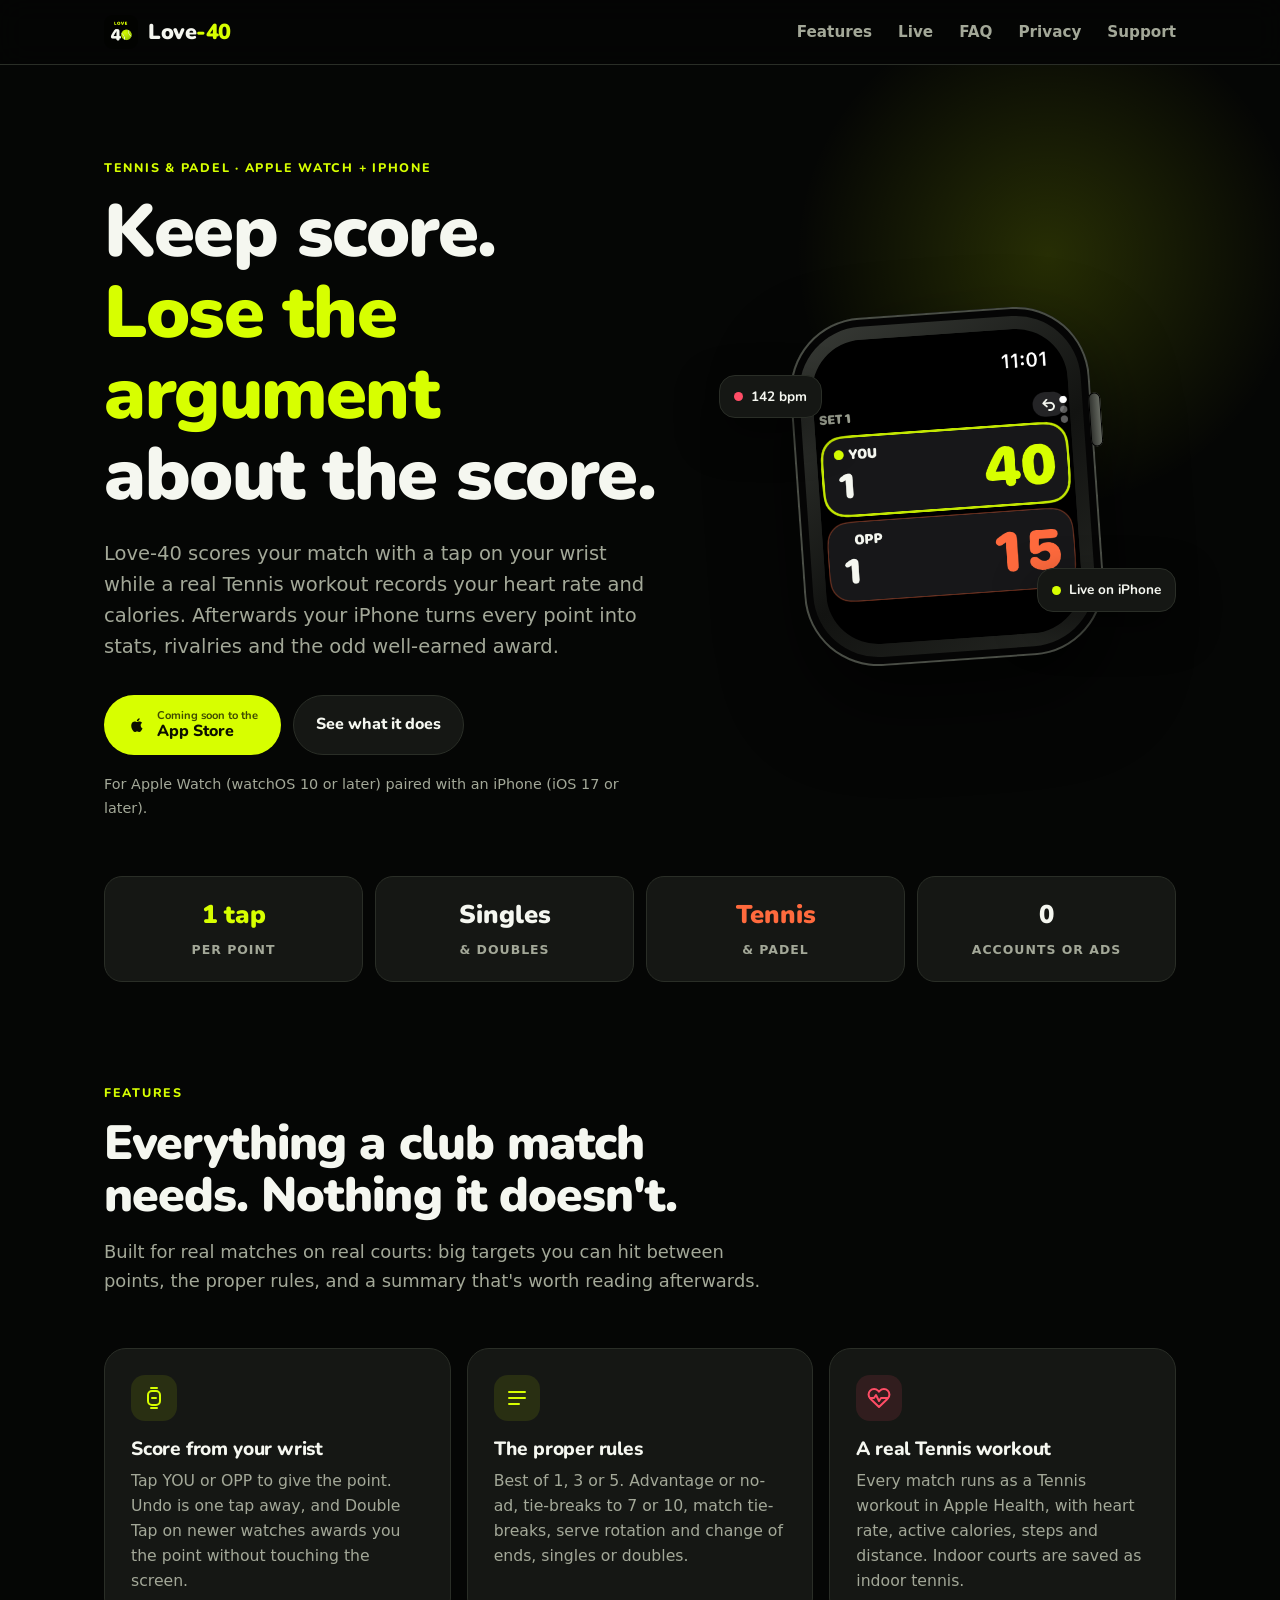
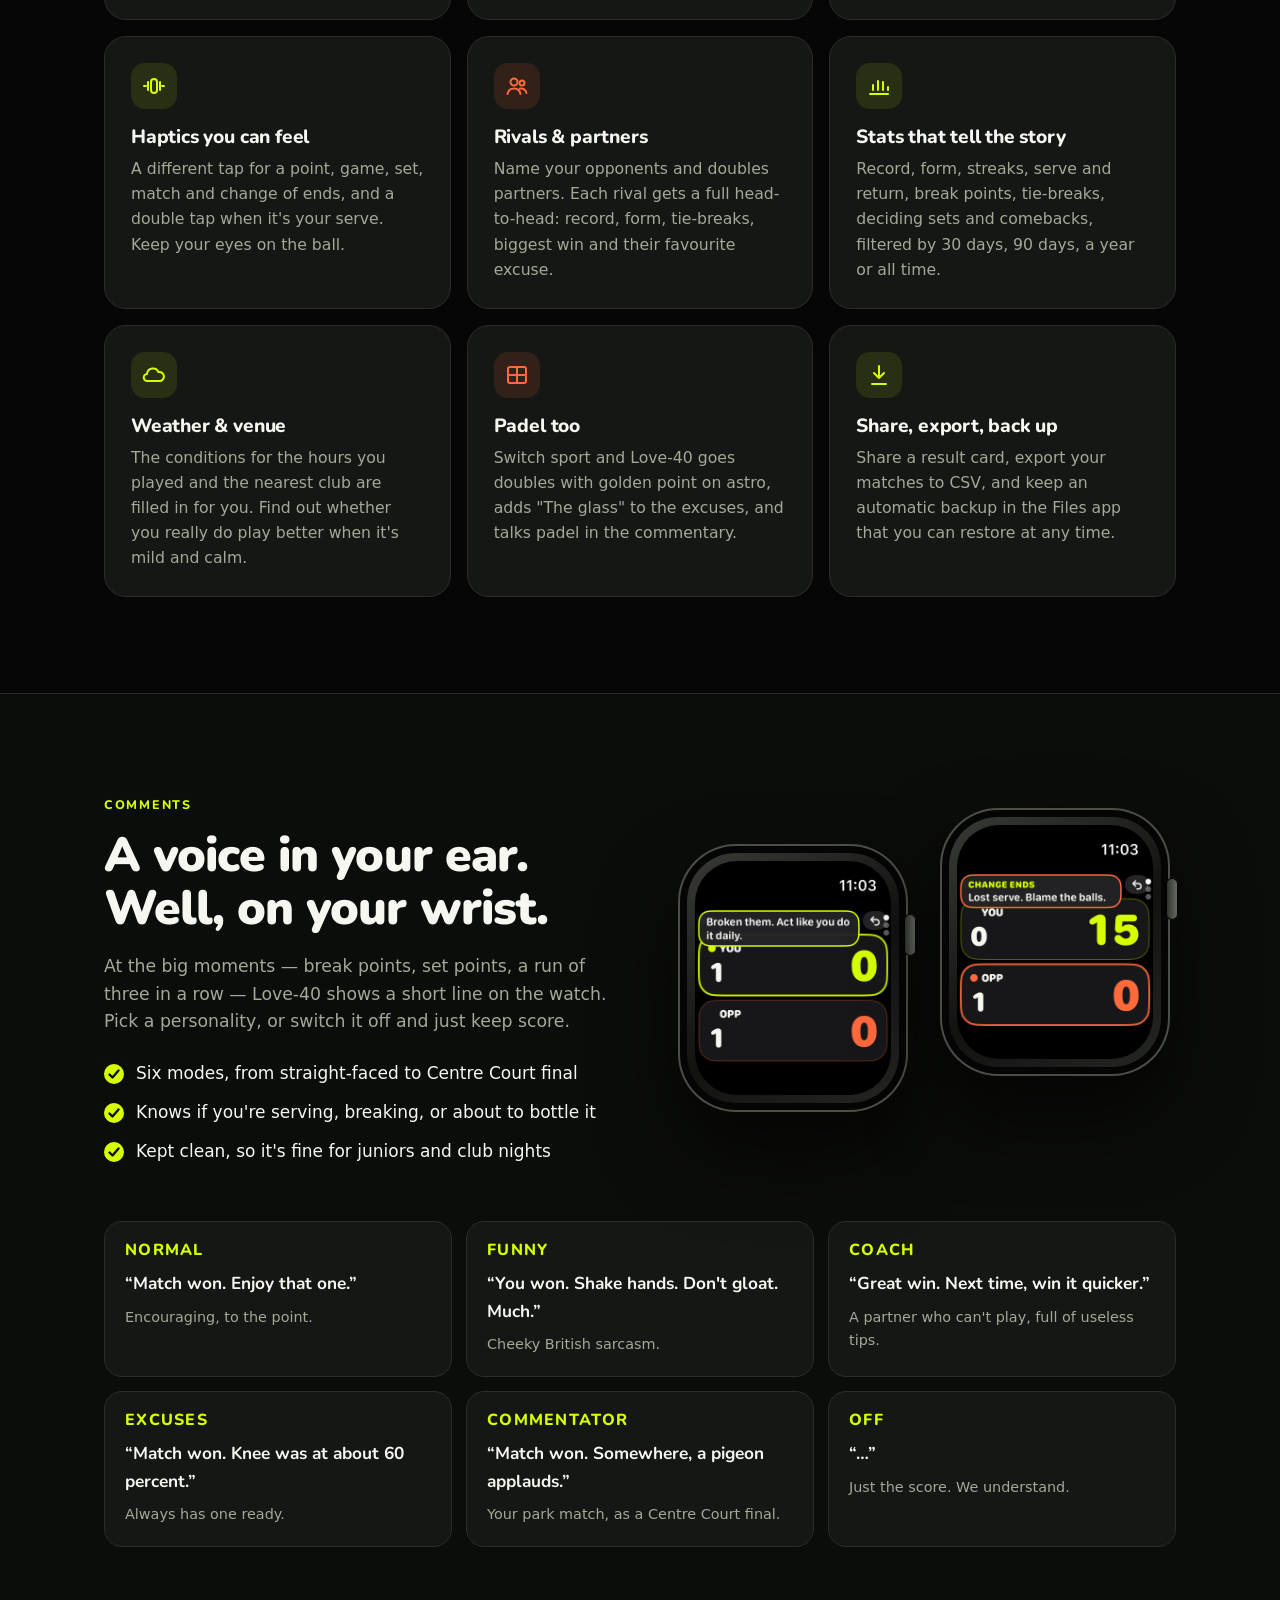
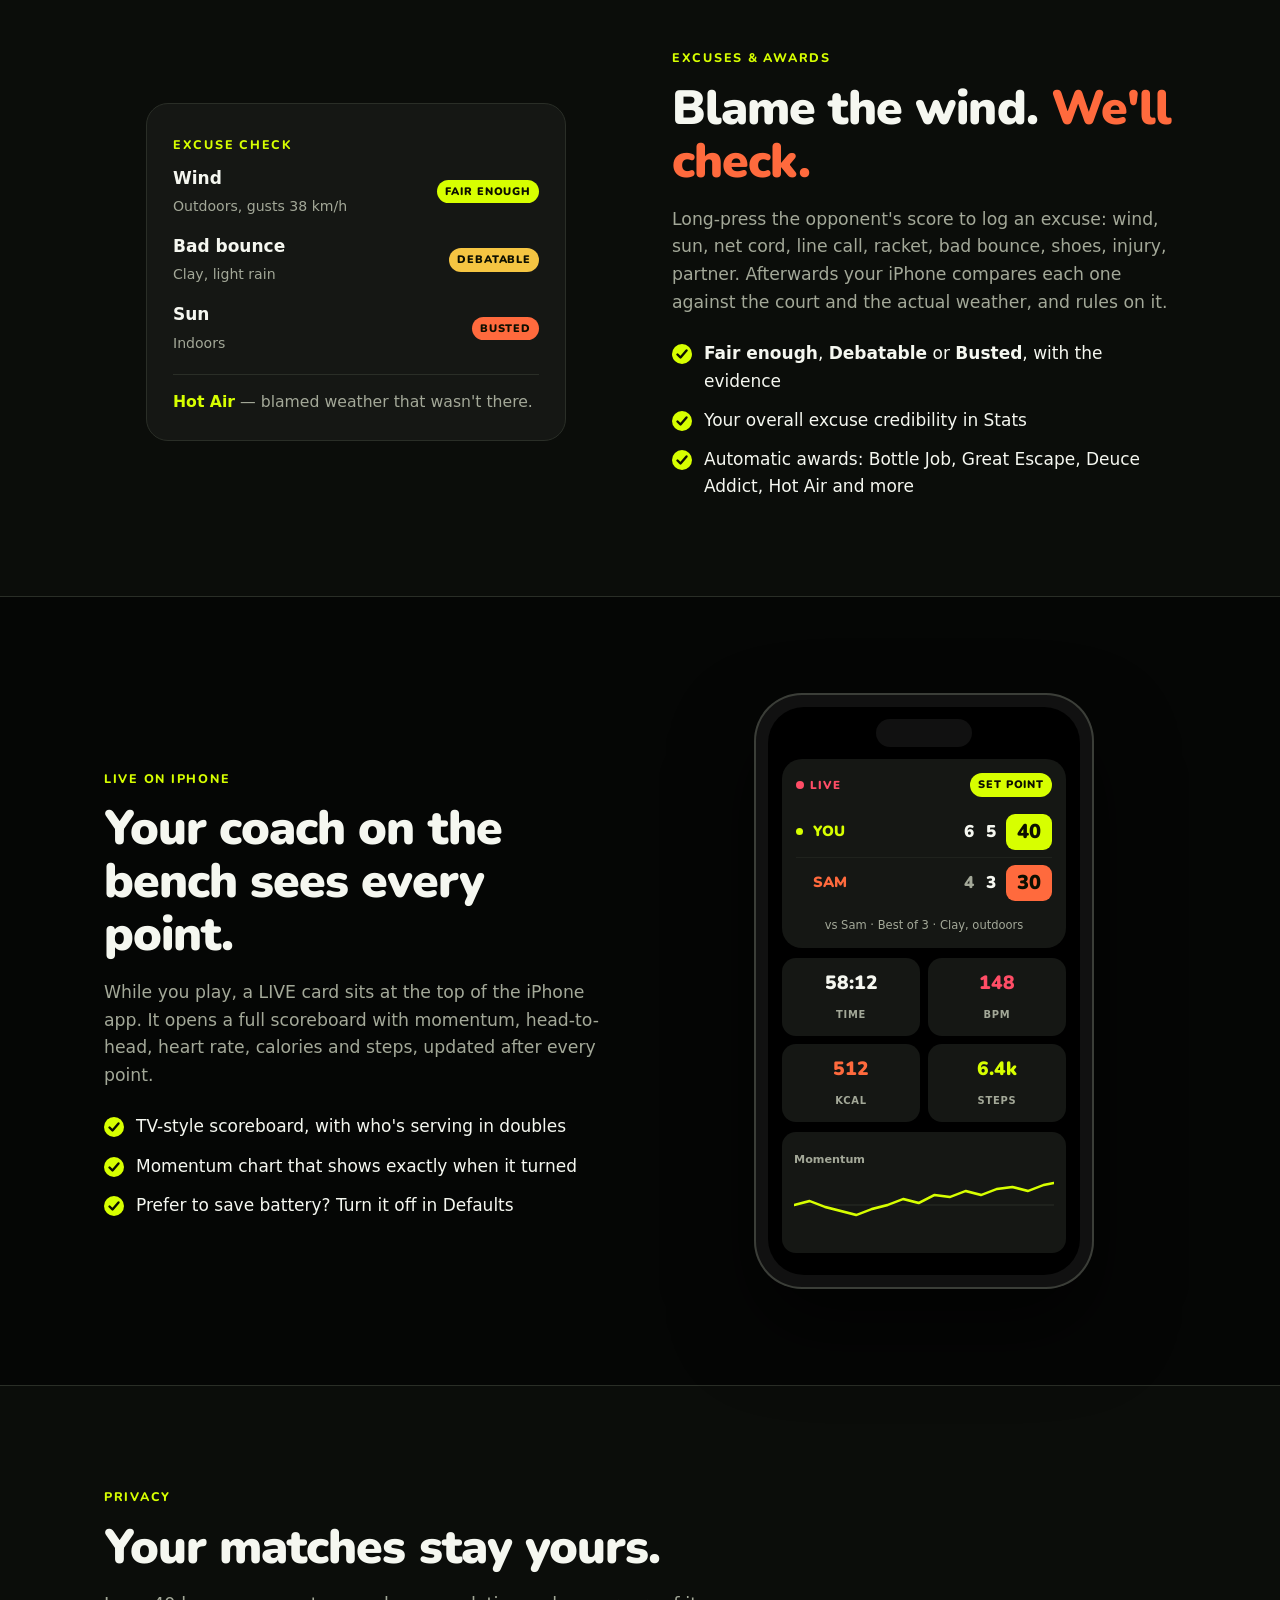
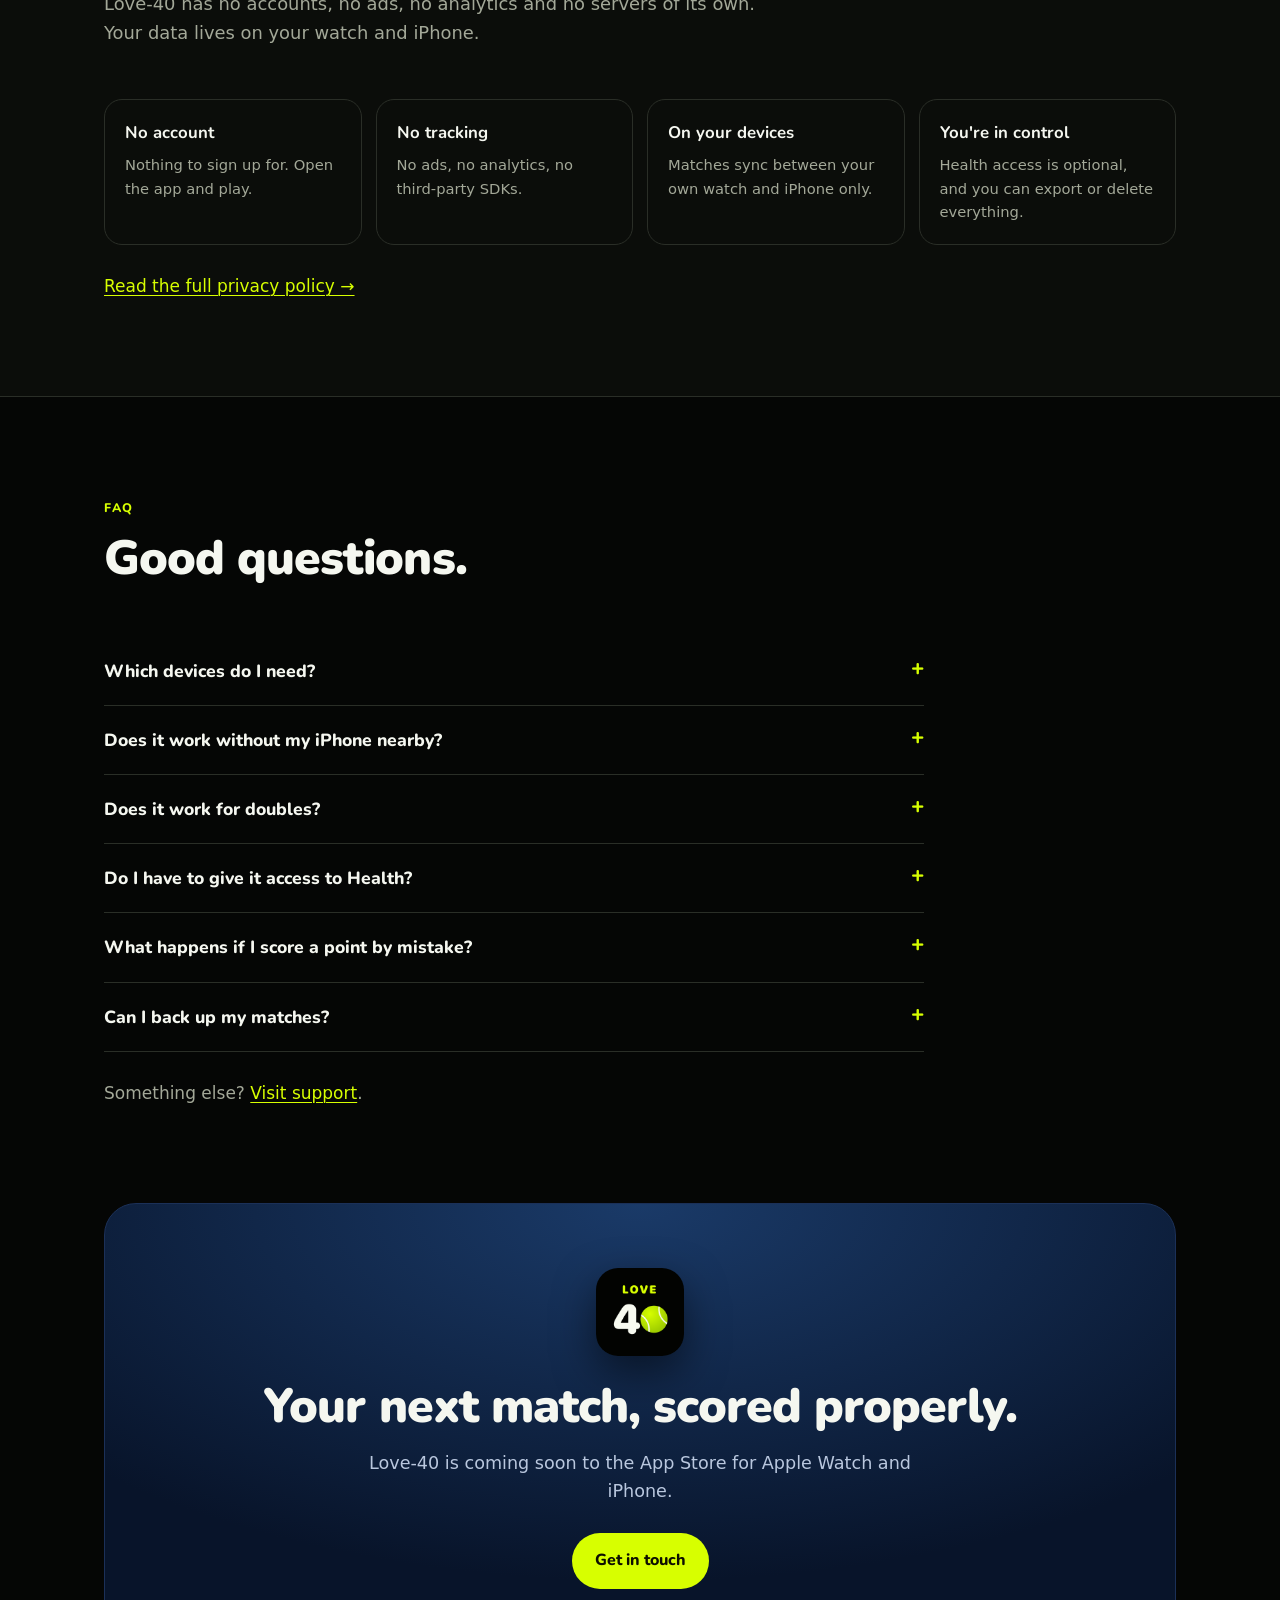
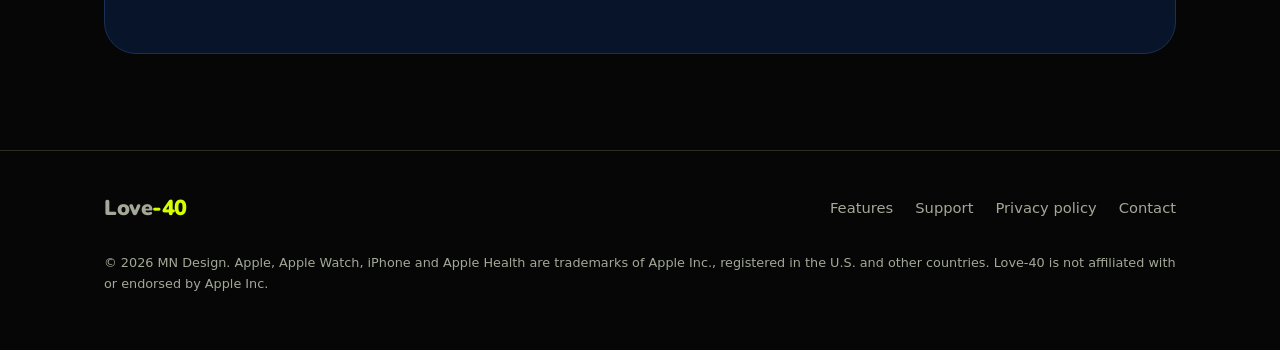
==== index.html @ 96c044dc "Love-40 website: home, privacy policy, support Co-Authored-By: Claude Opus 5.5 <noreply@anthropic.co" ====
<!doctype html>
<html lang="en-GB">
<head>
  <meta charset="utf-8">
  <meta name="viewport" content="width=device-width, initial-scale=1">
  <title>Love-40 – Tennis &amp; padel scoring for Apple Watch</title>
  <meta name="description" content="Score tennis and padel from your wrist. Love-40 keeps the score, runs a real Tennis workout with heart rate and calories, and turns every match into stats on your iPhone.">
  <meta name="theme-color" content="#050605">
  <meta property="og:type" content="website">
  <meta property="og:title" content="Love-40 – Tennis &amp; padel scoring for Apple Watch">
  <meta property="og:description" content="Tap your wrist to score. Heart rate, calories, stats, rivals and a little bit of cheek.">
  <meta property="og:image" content="assets/img/icon-512.png">
  <link rel="icon" type="image/png" href="assets/img/favicon.png">
  <link rel="apple-touch-icon" href="assets/img/apple-touch-icon.png">
  <link rel="preconnect" href="https://fonts.googleapis.com">
  <link rel="preconnect" href="https://fonts.gstatic.com" crossorigin>
  <link href="https://fonts.googleapis.com/css2?family=Nunito:wght@600;700;800;900&display=swap" rel="stylesheet">
  <link rel="stylesheet" href="assets/style.css">
</head>
<body>

<header class="site-header">
  <div class="wrap">
    <a class="brand" href="index.html" aria-label="Love-40 home">
      <img src="assets/img/icon-512.png" alt="" width="34" height="34">
      <span class="wordmark">Love<span>-40</span></span>
    </a>
    <nav class="nav" aria-label="Main">
      <a href="#features">Features</a>
      <a href="#live" class="hide-sm">Live</a>
      <a href="#faq" class="hide-sm">FAQ</a>
      <a href="privacy.html">Privacy</a>
      <a href="support.html">Support</a>
    </nav>
  </div>
</header>

<main>
  <!-- Hero -->
  <section class="hero" aria-labelledby="hero-title">
    <div class="wrap">
      <div>
        <span class="eyebrow">Tennis &amp; padel · Apple Watch + iPhone</span>
        <h1 id="hero-title">Keep score.<br><span class="lime">Lose the argument</span><br>about the score.</h1>
        <p class="lead">Love-40 scores your match with a tap on your wrist while a real Tennis workout records your heart rate and calories. Afterwards your iPhone turns every point into stats, rivalries and the odd well-earned award.</p>
        <div class="ctas">
          <span class="btn btn-primary" aria-label="Coming soon to the App Store">
            <svg viewBox="0 0 24 24" fill="currentColor" aria-hidden="true"><path d="M16.37 12.6c-.02-2.1 1.72-3.12 1.8-3.17-.98-1.43-2.5-1.63-3.04-1.65-1.29-.13-2.52.76-3.18.76-.66 0-1.67-.74-2.75-.72-1.41.02-2.72.82-3.45 2.09-1.47 2.55-.38 6.33 1.06 8.4.7 1.01 1.54 2.15 2.63 2.11 1.06-.04 1.46-.68 2.73-.68 1.28 0 1.64.68 2.75.66 1.14-.02 1.86-1.03 2.55-2.05.8-1.17 1.13-2.31 1.15-2.37-.03-.01-2.2-.85-2.25-3.38zM14.3 6.43c.58-.71.98-1.69.87-2.68-.84.04-1.86.56-2.46 1.26-.54.62-1.01 1.62-.89 2.58.94.07 1.9-.48 2.48-1.16z"/></svg>
            <span class="stack"><small>Coming soon to the</small>App Store</span>
          </span>
          <a class="btn btn-ghost" href="#features">See what it does</a>
        </div>
        <p class="note">For Apple Watch (watchOS 10 or later) paired with an iPhone (iOS 17 or later).</p>
      </div>
      <div class="hero-visual">
        <div class="watch">
          <img src="assets/img/watch-score.png" alt="Love-40 on Apple Watch: you lead 40–15 in the first set, one game all" width="416" height="496">
        </div>
        <div class="chip hr"><span class="dot" style="background:var(--heart)"></span>142 bpm</div>
        <div class="chip live"><span class="dot" style="background:var(--lime)"></span>Live on iPhone</div>
      </div>
    </div>
  </section>

  <div class="wrap">
    <div class="strip" role="list">
      <div role="listitem"><b class="lime">1 tap</b><span>per point</span></div>
      <div role="listitem"><b>Singles</b><span>&amp; doubles</span></div>
      <div role="listitem"><b class="clay">Tennis</b><span>&amp; padel</span></div>
      <div role="listitem"><b>0</b><span>accounts or ads</span></div>
    </div>
  </div>

  <!-- Features -->
  <section id="features" aria-labelledby="features-title">
    <div class="wrap">
      <div class="section-head">
        <span class="eyebrow">Features</span>
        <h2 id="features-title">Everything a club match needs. Nothing it doesn't.</h2>
        <p>Built for real matches on real courts: big targets you can hit between points, the proper rules, and a summary that's worth reading afterwards.</p>
      </div>

      <div class="grid">
        <article class="card">
          <div class="icon"><svg viewBox="0 0 24 24" fill="none" stroke="currentColor" stroke-width="2" stroke-linecap="round" stroke-linejoin="round" aria-hidden="true"><rect x="6" y="5" width="12" height="14" rx="4"/><path d="M9 2h6M9 22h6M10 12h4"/></svg></div>
          <h3>Score from your wrist</h3>
          <p>Tap YOU or OPP to give the point. Undo is one tap away, and Double Tap on newer watches awards you the point without touching the screen.</p>
        </article>
        <article class="card">
          <div class="icon"><svg viewBox="0 0 24 24" fill="none" stroke="currentColor" stroke-width="2" stroke-linecap="round" stroke-linejoin="round" aria-hidden="true"><path d="M4 6h16M4 12h16M4 18h10"/></svg></div>
          <h3>The proper rules</h3>
          <p>Best of 1, 3 or 5. Advantage or no-ad, tie-breaks to 7 or 10, match tie-breaks, serve rotation and change of ends, singles or doubles.</p>
        </article>
        <article class="card">
          <div class="icon heart"><svg viewBox="0 0 24 24" fill="none" stroke="currentColor" stroke-width="2" stroke-linecap="round" stroke-linejoin="round" aria-hidden="true"><path d="M20.8 4.6a5.5 5.5 0 0 0-7.8 0L12 5.7l-1-1.1a5.5 5.5 0 0 0-7.8 7.8l1 1.1L12 21l7.8-7.5 1-1.1a5.5 5.5 0 0 0 0-7.8z"/><path d="M3 12h4l2-3 3 6 2-3h7"/></svg></div>
          <h3>A real Tennis workout</h3>
          <p>Every match runs as a Tennis workout in Apple Health, with heart rate, active calories, steps and distance. Indoor courts are saved as indoor tennis.</p>
        </article>
        <article class="card">
          <div class="icon"><svg viewBox="0 0 24 24" fill="none" stroke="currentColor" stroke-width="2" stroke-linecap="round" stroke-linejoin="round" aria-hidden="true"><path d="M2 12h2M20 12h2M6 8v8M18 8v8"/><rect x="9" y="5" width="6" height="14" rx="3"/></svg></div>
          <h3>Haptics you can feel</h3>
          <p>A different tap for a point, game, set, match and change of ends, and a double tap when it's your serve. Keep your eyes on the ball.</p>
        </article>
        <article class="card">
          <div class="icon clay"><svg viewBox="0 0 24 24" fill="none" stroke="currentColor" stroke-width="2" stroke-linecap="round" stroke-linejoin="round" aria-hidden="true"><circle cx="9" cy="8" r="3.5"/><circle cx="17" cy="9" r="2.5"/><path d="M2.5 20c.6-3.4 3.3-5.5 6.5-5.5s5.9 2.1 6.5 5.5M15 14.6c2.8-.3 5.6 1.3 6.5 4.4"/></svg></div>
          <h3>Rivals &amp; partners</h3>
          <p>Name your opponents and doubles partners. Each rival gets a full head-to-head: record, form, tie-breaks, biggest win and their favourite excuse.</p>
        </article>
        <article class="card">
          <div class="icon"><svg viewBox="0 0 24 24" fill="none" stroke="currentColor" stroke-width="2" stroke-linecap="round" stroke-linejoin="round" aria-hidden="true"><path d="M3 20h18M6 16v-5M11 16V7M16 16v-8M21 16v-3"/></svg></div>
          <h3>Stats that tell the story</h3>
          <p>Record, form, streaks, serve and return, break points, tie-breaks, deciding sets and comebacks, filtered by 30 days, 90 days, a year or all time.</p>
        </article>
        <article class="card">
          <div class="icon"><svg viewBox="0 0 24 24" fill="none" stroke="currentColor" stroke-width="2" stroke-linecap="round" stroke-linejoin="round" aria-hidden="true"><path d="M17.5 18a4.5 4.5 0 1 0-1-8.9A6 6 0 0 0 5 11a3.5 3.5 0 0 0 .5 7z"/></svg></div>
          <h3>Weather &amp; venue</h3>
          <p>The conditions for the hours you played and the nearest club are filled in for you. Find out whether you really do play better when it's mild and calm.</p>
        </article>
        <article class="card">
          <div class="icon clay"><svg viewBox="0 0 24 24" fill="none" stroke="currentColor" stroke-width="2" stroke-linecap="round" stroke-linejoin="round" aria-hidden="true"><rect x="3" y="4" width="18" height="16" rx="2"/><path d="M12 4v16M3 12h18"/></svg></div>
          <h3>Padel too</h3>
          <p>Switch sport and Love-40 goes doubles with golden point on astro, adds "The glass" to the excuses, and talks padel in the commentary.</p>
        </article>
        <article class="card">
          <div class="icon"><svg viewBox="0 0 24 24" fill="none" stroke="currentColor" stroke-width="2" stroke-linecap="round" stroke-linejoin="round" aria-hidden="true"><path d="M12 3v12M7 10l5 5 5-5"/><path d="M5 21h14"/></svg></div>
          <h3>Share, export, back up</h3>
          <p>Share a result card, export your matches to CSV, and keep an automatic backup in the Files app that you can restore at any time.</p>
        </article>
      </div>
    </div>
  </section>

  <!-- Comments + excuses -->
  <section class="alt" aria-labelledby="comments-title">
    <div class="wrap">
      <div class="split">
        <div>
          <span class="eyebrow">Comments</span>
          <h2 id="comments-title">A voice in your ear. Well, on your wrist.</h2>
          <p class="body">At the big moments — break points, set points, a run of three in a row — Love-40 shows a short line on the watch. Pick a personality, or switch it off and just keep score.</p>
          <ul class="ticks">
            <li>Six modes, from straight-faced to Centre Court final</li>
            <li>Knows if you're serving, breaking, or about to bottle it</li>
            <li>Kept clean, so it's fine for juniors and club nights</li>
          </ul>
        </div>
        <div class="duo">
          <div class="watch small"><img src="assets/img/watch-comment.png" alt="Watch comment after breaking serve: Broken them. Act like you do it daily." width="416" height="496" loading="lazy"></div>
          <div class="watch small"><img src="assets/img/watch-change-ends.png" alt="Change ends banner on the watch: Lost serve. Blame the balls." width="416" height="496" loading="lazy"></div>
        </div>
      </div>

      <div class="modes" style="margin-top:56px">
        <div class="mode"><h3>Normal</h3><q>Match won. Enjoy that one.</q><p>Encouraging, to the point.</p></div>
        <div class="mode"><h3>Funny</h3><q>You won. Shake hands. Don't gloat. Much.</q><p>Cheeky British sarcasm.</p></div>
        <div class="mode"><h3>Coach</h3><q>Great win. Next time, win it quicker.</q><p>A partner who can't play, full of useless tips.</p></div>
        <div class="mode"><h3>Excuses</h3><q>Match won. Knee was at about 60 percent.</q><p>Always has one ready.</p></div>
        <div class="mode"><h3>Commentator</h3><q>Match won. Somewhere, a pigeon applauds.</q><p>Your park match, as a Centre Court final.</p></div>
        <div class="mode"><h3>Off</h3><q>…</q><p>Just the score. We understand.</p></div>
      </div>

      <div class="split reverse" style="margin-top:96px">
        <div>
          <span class="eyebrow">Excuses &amp; awards</span>
          <h2>Blame the wind. <span class="clay">We'll check.</span></h2>
          <p class="body">Long-press the opponent's score to log an excuse: wind, sun, net cord, line call, racket, bad bounce, shoes, injury, partner. Afterwards your iPhone compares each one against the court and the actual weather, and rules on it.</p>
          <ul class="ticks">
            <li><b>Fair enough</b>, <b>Debatable</b> or <b>Busted</b>, with the evidence</li>
            <li>Your overall excuse credibility in Stats</li>
            <li>Automatic awards: Bottle Job, Great Escape, Deuce Addict, Hot Air and more</li>
          </ul>
        </div>
        <div class="card" style="max-width:420px;margin:0 auto;width:100%">
          <span class="eyebrow" style="margin-bottom:10px">Excuse check</span>
          <div style="display:grid;gap:14px">
            <div style="display:flex;justify-content:space-between;gap:12px;align-items:center"><span><b>Wind</b><br><span class="dim" style="font-size:.88rem">Outdoors, gusts 38 km/h</span></span><span class="status">FAIR ENOUGH</span></div>
            <div style="display:flex;justify-content:space-between;gap:12px;align-items:center"><span><b>Bad bounce</b><br><span class="dim" style="font-size:.88rem">Clay, light rain</span></span><span class="status" style="background:#f5c542">DEBATABLE</span></div>
            <div style="display:flex;justify-content:space-between;gap:12px;align-items:center"><span><b>Sun</b><br><span class="dim" style="font-size:.88rem">Indoors</span></span><span class="status" style="background:var(--clay)">BUSTED</span></div>
          </div>
          <p style="margin-top:18px;border-top:1px solid var(--line);padding-top:14px"><b class="lime">Hot Air</b> <span class="dim">— blamed weather that wasn't there.</span></p>
        </div>
      </div>
    </div>
  </section>

  <!-- Live on phone -->
  <section id="live" aria-labelledby="live-title">
    <div class="wrap">
      <div class="split">
        <div>
          <span class="eyebrow">Live on iPhone</span>
          <h2 id="live-title">Your coach on the bench sees every point.</h2>
          <p class="body">While you play, a LIVE card sits at the top of the iPhone app. It opens a full scoreboard with momentum, head-to-head, heart rate, calories and steps, updated after every point.</p>
          <ul class="ticks">
            <li>TV-style scoreboard, with who's serving in doubles</li>
            <li>Momentum chart that shows exactly when it turned</li>
            <li>Prefer to save battery? Turn it off in Defaults</li>
          </ul>
        </div>
        <div class="phone" aria-label="Illustration of the live scoreboard on iPhone">
          <div class="screen">
            <div class="sb">
              <div class="sb-top"><span class="live-tag"><i></i>LIVE</span><span class="status">SET POINT</span></div>
              <div class="sb-row"><span class="serve" style="background:var(--lime)"></span><span class="who lime">YOU</span><span class="sets"><span>6</span><span>5</span></span><span class="pts" style="background:var(--lime)">40</span></div>
              <div class="sb-row"><span class="serve"></span><span class="who clay">SAM</span><span class="sets"><span class="dim">4</span><span>3</span></span><span class="pts" style="background:var(--clay)">30</span></div>
              <p class="sb-meta">vs Sam · Best of 3 · Clay, outdoors</p>
            </div>
            <div class="tiles">
              <div class="tile"><b>58:12</b><span>TIME</span></div>
              <div class="tile"><b style="color:var(--heart)">148</b><span>BPM</span></div>
              <div class="tile"><b class="clay">512</b><span>KCAL</span></div>
              <div class="tile"><b class="lime">6.4k</b><span>STEPS</span></div>
            </div>
            <div class="spark">
              <span>Momentum</span>
              <svg viewBox="0 0 200 56" preserveAspectRatio="none" aria-hidden="true">
                <line x1="0" y1="28" x2="200" y2="28" stroke="#2a2e27" stroke-width="1"/>
                <polyline fill="none" stroke="#d7ff00" stroke-width="2.5" stroke-linejoin="round" stroke-linecap="round"
                  points="0,28 12,24 24,30 36,34 48,38 60,32 72,28 84,22 96,26 108,18 120,20 132,14 144,18 156,12 168,10 180,14 192,8 200,6"/>
              </svg>
            </div>
          </div>
        </div>
      </div>
    </div>
  </section>

  <!-- Privacy -->
  <section class="alt" aria-labelledby="privacy-title">
    <div class="wrap">
      <div class="section-head">
        <span class="eyebrow">Privacy</span>
        <h2 id="privacy-title">Your matches stay yours.</h2>
        <p>Love-40 has no accounts, no ads, no analytics and no servers of its own. Your data lives on your watch and iPhone.</p>
      </div>
      <div class="privacy-band">
        <div><b>No account</b><p>Nothing to sign up for. Open the app and play.</p></div>
        <div><b>No tracking</b><p>No ads, no analytics, no third-party SDKs.</p></div>
        <div><b>On your devices</b><p>Matches sync between your own watch and iPhone only.</p></div>
        <div><b>You're in control</b><p>Health access is optional, and you can export or delete everything.</p></div>
      </div>
      <p style="margin-top:28px"><a href="privacy.html">Read the full privacy policy →</a></p>
    </div>
  </section>

  <!-- FAQ -->
  <section id="faq" aria-labelledby="faq-title">
    <div class="wrap">
      <div class="section-head">
        <span class="eyebrow">FAQ</span>
        <h2 id="faq-title">Good questions.</h2>
      </div>
      <div class="faq">
        <details>
          <summary>Which devices do I need?</summary>
          <p>An Apple Watch on watchOS 10 or later, paired with an iPhone on iOS 17 or later. Scoring happens on the watch; the iPhone app is where you see your history, stats and live scoreboard. Double Tap scoring needs Apple Watch Series 9 or Ultra 2 with watchOS 11.</p>
        </details>
        <details>
          <summary>Does it work without my iPhone nearby?</summary>
          <p>Yes. The watch scores and records the workout on its own. Finished matches sync to your iPhone the next time they're in range.</p>
        </details>
        <details>
          <summary>Does it work for doubles?</summary>
          <p>Yes. At the start of each set the watch asks each team who serves first, then tracks who's serving every game and tie-break point. Stats show service games held per player and per partner.</p>
        </details>
        <details>
          <summary>Do I have to give it access to Health?</summary>
          <p>No. Without Health access the scoring works exactly the same; you just won't get heart rate, calories, steps or a workout saved to Health.</p>
        </details>
        <details>
          <summary>What happens if I score a point by mistake?</summary>
          <p>Tap the undo arrow at the top of the score screen. You can undo as far back as you like, and the serve, ends and stats all follow.</p>
        </details>
        <details>
          <summary>Can I back up my matches?</summary>
          <p>Yes. The iPhone app keeps an automatic backup in the Files app (On My iPhone › Love-40), and you can export a backup to iCloud Drive or anywhere else from Defaults › Backup. Restoring only adds what's missing, so it never overwrites your history.</p>
        </details>
      </div>
      <p style="margin-top:28px" class="dim">Something else? <a href="support.html">Visit support</a>.</p>
    </div>
  </section>

  <!-- CTA -->
  <section style="padding-top:0">
    <div class="wrap">
      <div class="cta-box">
        <img src="assets/img/icon-512.png" alt="Love-40 app icon" width="88" height="88" loading="lazy">
        <h2>Your next match, scored properly.</h2>
        <p>Love-40 is coming soon to the App Store for Apple Watch and iPhone.</p>
        <a class="btn btn-primary" href="support.html#contact">Get in touch</a>
      </div>
    </div>
  </section>
</main>

<footer class="site-footer">
  <div class="wrap">
    <a class="brand" href="index.html"><span class="wordmark">Love<span>-40</span></span></a>
    <nav aria-label="Footer">
      <a href="index.html#features">Features</a>
      <a href="support.html">Support</a>
      <a href="privacy.html">Privacy policy</a>
      <a href="mailto:info@mndesign.co.uk">Contact</a>
    </nav>
    <p class="legal-small">© 2026 MN Design. Apple, Apple Watch, iPhone and Apple Health are trademarks of Apple Inc., registered in the U.S. and other countries. Love-40 is not affiliated with or endorsed by Apple Inc.</p>
  </div>
</footer>

</body>
</html>
---- assets/style.css ----
/* Love-40 website. Colours match the app (Design/Theme.swift): OLED black, optic-yellow, clay, floodlit navy. */
:root {
  --bg: #050605;
  --bg-alt: #0b0d0a;
  --surface: #151714;
  --surface-raised: #1f221d;
  --line: #2a2e27;
  --text: #f5f7f0;
  --text-dim: #a3a898;
  --lime: #d7ff00;
  --clay: #ff6a3d;
  --heart: #ff4d66;
  --navy: #08142a;
  --on-accent: #0d0f00;
  --radius: 22px;
  --max: 1120px;
  --font-display: ui-rounded, "SF Pro Rounded", "Nunito", system-ui, -apple-system, "Segoe UI", sans-serif;
  --font-body: system-ui, -apple-system, "Segoe UI", "Nunito", Roboto, sans-serif;
  color-scheme: dark;
}

* { box-sizing: border-box; }
html { scroll-behavior: smooth; -webkit-text-size-adjust: 100%; }
body {
  margin: 0;
  background: var(--bg);
  color: var(--text);
  font-family: var(--font-body);
  font-size: 17px;
  line-height: 1.6;
  -webkit-font-smoothing: antialiased;
}
img { max-width: 100%; display: block; }
a { color: var(--lime); text-decoration-thickness: 1px; text-underline-offset: 3px; }
a:hover { text-decoration-thickness: 2px; }
:focus-visible { outline: 2px solid var(--lime); outline-offset: 3px; border-radius: 6px; }

.wrap { width: 100%; max-width: var(--max); margin: 0 auto; padding: 0 24px; }
@media (max-width: 600px) { .wrap { padding: 0 16px; } }

h1, h2, h3 { font-family: var(--font-display); line-height: 1.1; letter-spacing: -0.02em; margin: 0; }
h1 { font-size: clamp(2.6rem, 6.5vw, 4.6rem); font-weight: 900; }
h2 { font-size: clamp(2rem, 4.2vw, 3rem); font-weight: 900; }
h3 { font-size: 1.2rem; font-weight: 800; letter-spacing: -0.01em; }
p { margin: 0; }
.lime { color: var(--lime); }
.clay { color: var(--clay); }
.dim { color: var(--text-dim); }

.eyebrow {
  display: inline-block;
  font-family: var(--font-display);
  font-size: 0.78rem; font-weight: 800; letter-spacing: 0.14em; text-transform: uppercase;
  color: var(--lime);
  margin-bottom: 14px;
}

/* Header */
.site-header {
  position: sticky; top: 0; z-index: 10;
  background: rgba(5, 6, 5, 0.82);
  backdrop-filter: saturate(160%) blur(14px);
  -webkit-backdrop-filter: saturate(160%) blur(14px);
  border-bottom: 1px solid var(--line);
}
.site-header .wrap { display: flex; align-items: center; justify-content: space-between; height: 64px; gap: 16px; }
.brand { display: flex; align-items: center; gap: 10px; text-decoration: none; color: var(--text); }
.brand img { width: 34px; height: 34px; border-radius: 9px; }
.wordmark { font-family: var(--font-display); font-weight: 900; font-size: 1.35rem; letter-spacing: -0.02em; }
.wordmark span { color: var(--lime); }
.nav { display: flex; gap: 26px; align-items: center; }
.nav a { color: var(--text-dim); text-decoration: none; font-size: 0.95rem; font-weight: 600; }
.nav a:hover, .nav a[aria-current="page"] { color: var(--text); }
@media (max-width: 720px) { .nav .hide-sm { display: none; } .nav { gap: 18px; } }

/* Buttons */
.btn {
  display: inline-flex; align-items: center; gap: 10px;
  padding: 14px 22px; border-radius: 999px;
  font-family: var(--font-display); font-weight: 800; font-size: 1rem;
  text-decoration: none; border: 1px solid transparent;
  transition: transform .15s ease, background .15s ease;
}
.btn:hover { transform: translateY(-1px); }
.btn-primary { background: var(--lime); color: var(--on-accent); }
.btn-ghost { border-color: var(--line); color: var(--text); background: var(--surface); }
.btn svg { width: 20px; height: 20px; }
.btn small { display: block; font-size: 0.7rem; font-weight: 700; opacity: .75; line-height: 1; margin-bottom: 2px; }
.btn .stack { line-height: 1.1; text-align: left; }

/* Hero */
.hero { position: relative; overflow: hidden; padding: 88px 0 96px; }
.hero::before {
  content: ""; position: absolute; inset: -20% -10% auto auto; width: 720px; height: 720px;
  background: radial-gradient(closest-side, rgba(215, 255, 0, 0.16), transparent 70%);
  pointer-events: none;
}
.hero .wrap { display: grid; grid-template-columns: 1.1fr 0.9fr; gap: 56px; align-items: center; position: relative; }
.hero p.lead { font-size: 1.22rem; color: var(--text-dim); margin: 22px 0 32px; max-width: 34em; }
.hero .ctas { display: flex; flex-wrap: wrap; gap: 12px; }
.hero .note { margin-top: 18px; font-size: 0.9rem; color: var(--text-dim); }
@media (max-width: 900px) {
  .hero { padding: 56px 0 64px; }
  .hero .wrap { grid-template-columns: 1fr; gap: 48px; }
}

/* Watch frame around the real screenshots (416×496, 45 mm) */
.watch {
  position: relative; width: 100%; max-width: 300px; margin: 0 auto;
  padding: 22px; border-radius: 74px;
  background: linear-gradient(145deg, #3a3d38, #121311 55%, #262824);
  box-shadow: 0 40px 80px rgba(0,0,0,.6), inset 0 0 0 2px #4a4e46, inset 0 0 0 9px #050505;
}
.watch img { border-radius: 52px; width: 100%; height: auto; aspect-ratio: 416 / 496; object-fit: cover; }
.watch::after {
  content: ""; position: absolute; right: -9px; top: 26%;
  width: 12px; height: 54px; border-radius: 6px;
  background: linear-gradient(90deg, #2c2e2a, #6b6f66); box-shadow: inset 0 0 0 1px #000;
}
.watch.small { max-width: 230px; padding: 17px; border-radius: 58px; }
.watch.small img { border-radius: 42px; }
.watch.small::after { height: 42px; right: -8px; }

.hero-visual { position: relative; display: flex; justify-content: center; }
.hero-visual .watch { transform: rotate(-4deg); }
.hero-visual .chip {
  position: absolute; background: var(--surface); border: 1px solid var(--line);
  border-radius: 16px; padding: 10px 14px; font-size: 0.85rem; font-weight: 700;
  box-shadow: 0 16px 40px rgba(0,0,0,.5); display: flex; align-items: center; gap: 8px;
  font-family: var(--font-display);
}
.chip .dot { width: 9px; height: 9px; border-radius: 50%; }
.hero-visual .chip.hr { left: 0; top: 18%; }
.hero-visual .chip.live { right: 0; bottom: 14%; }
@media (max-width: 480px) { .hero-visual .chip { display: none; } }

/* Sections */
section { padding: 96px 0; }
section.alt { background: var(--bg-alt); border-top: 1px solid var(--line); border-bottom: 1px solid var(--line); }
.section-head { max-width: 680px; margin-bottom: 52px; }
.section-head p { color: var(--text-dim); font-size: 1.12rem; margin-top: 16px; }
@media (max-width: 600px) { section { padding: 68px 0; } .section-head { margin-bottom: 36px; } }

/* Stats strip */
.strip { display: grid; grid-template-columns: repeat(4, 1fr); gap: 12px; margin-top: -40px; position: relative; }
.strip div { background: var(--surface); border: 1px solid var(--line); border-radius: 18px; padding: 18px; text-align: center; }
.strip b { display: block; font-family: var(--font-display); font-size: 1.6rem; font-weight: 900; }
.strip span { font-size: 0.78rem; letter-spacing: .08em; text-transform: uppercase; color: var(--text-dim); font-weight: 700; }
@media (max-width: 720px) { .strip { grid-template-columns: repeat(2, 1fr); margin-top: -24px; } }

/* Feature grid */
.grid { display: grid; grid-template-columns: repeat(3, 1fr); gap: 16px; }
@media (max-width: 960px) { .grid { grid-template-columns: repeat(2, 1fr); } }
@media (max-width: 600px) { .grid { grid-template-columns: 1fr; } }
.card {
  background: var(--surface); border: 1px solid var(--line); border-radius: var(--radius);
  padding: 26px;
}
.card .icon {
  width: 46px; height: 46px; border-radius: 14px; display: grid; place-items: center;
  background: rgba(215,255,0,.1); color: var(--lime); margin-bottom: 18px;
}
.card .icon.clay { background: rgba(255,106,61,.12); color: var(--clay); }
.card .icon.heart { background: rgba(255,77,102,.12); color: var(--heart); }
.card .icon svg { width: 24px; height: 24px; }
.card p { color: var(--text-dim); margin-top: 8px; font-size: 0.98rem; }

/* Split rows */
.split { display: grid; grid-template-columns: 1fr 1fr; gap: 64px; align-items: center; }
.split + .split { margin-top: 96px; }
.split.reverse > :first-child { order: 2; }
@media (max-width: 900px) {
  .split { grid-template-columns: 1fr; gap: 40px; }
  .split.reverse > :first-child { order: 0; }
  .split + .split { margin-top: 72px; }
}
.split p.body { color: var(--text-dim); font-size: 1.08rem; margin-top: 18px; }
.ticks { list-style: none; padding: 0; margin: 24px 0 0; display: grid; gap: 12px; }
.ticks li { position: relative; padding-left: 32px; }
.ticks li::before {
  content: ""; position: absolute; left: 0; top: 4px; width: 20px; height: 20px; border-radius: 50%;
  background: var(--lime) url("data:image/svg+xml,%3Csvg xmlns='http://www.w3.org/2000/svg' viewBox='0 0 20 20'%3E%3Cpath d='M5.5 10.5l3 3 6-7' fill='none' stroke='%230d0f00' stroke-width='2.4' stroke-linecap='round' stroke-linejoin='round'/%3E%3C/svg%3E") center/100% no-repeat;
}
.duo { display: flex; gap: 20px; justify-content: center; align-items: flex-end; }
.duo .watch.small:nth-child(2) { transform: translateY(-36px); }
@media (max-width: 480px) { .duo .watch.small:nth-child(2) { display: none; } }

/* Comment modes */
.modes { display: grid; grid-template-columns: repeat(3, 1fr); gap: 14px; }
@media (max-width: 860px) { .modes { grid-template-columns: repeat(2, 1fr); } }
@media (max-width: 520px) { .modes { grid-template-columns: 1fr; } }
.mode { background: var(--surface); border: 1px solid var(--line); border-radius: 18px; padding: 20px; }
.mode h3 { font-size: 1rem; color: var(--lime); text-transform: uppercase; letter-spacing: .08em; }
.mode q { display: block; margin-top: 10px; font-family: var(--font-display); font-weight: 700; font-size: 1.08rem; quotes: "“" "”"; }
.mode p { color: var(--text-dim); font-size: .9rem; margin-top: 8px; }

/* Phone live scoreboard, built in HTML */
.phone {
  width: 100%; max-width: 340px; margin: 0 auto; border-radius: 48px; padding: 14px;
  background: #111; box-shadow: 0 40px 80px rgba(0,0,0,.6), inset 0 0 0 2px #3b3e38;
}
.phone .screen { background: #000; border-radius: 36px; padding: 52px 14px 22px; position: relative; overflow: hidden; }
.phone .screen::before { content: ""; position: absolute; top: 12px; left: 50%; transform: translateX(-50%); width: 96px; height: 28px; background: #111; border-radius: 20px; }
.sb { background: var(--surface); border-radius: 20px; padding: 14px; }
.sb-top { display: flex; justify-content: space-between; align-items: center; margin-bottom: 10px; }
.live-tag { display: flex; align-items: center; gap: 6px; color: var(--heart); font-family: var(--font-display); font-weight: 900; font-size: .72rem; letter-spacing: .1em; }
.live-tag i { width: 8px; height: 8px; border-radius: 50%; background: var(--heart); animation: pulse 1.6s ease-in-out infinite; }
@keyframes pulse { 50% { opacity: .3; } }
@media (prefers-reduced-motion: reduce) { .live-tag i { animation: none; } html { scroll-behavior: auto; } }
.status { background: var(--lime); color: var(--on-accent); font-family: var(--font-display); font-weight: 900; font-size: .68rem; letter-spacing: .08em; padding: 3px 8px; border-radius: 99px; }
.sb-row { display: flex; align-items: center; gap: 10px; padding: 7px 0; font-family: var(--font-display); font-weight: 900; }
.sb-row + .sb-row { border-top: 1px solid var(--surface-raised); }
.sb-row .serve { width: 7px; height: 7px; border-radius: 50%; }
.sb-row .who { width: 62px; font-size: .92rem; }
.sb-row .sets { margin-left: auto; display: flex; gap: 12px; font-variant-numeric: tabular-nums; }
.sb-row .pts { min-width: 46px; text-align: center; border-radius: 9px; padding: 2px 0; color: var(--on-accent); font-size: 1.25rem; }
.sb-meta { text-align: center; color: var(--text-dim); font-size: .72rem; margin-top: 8px; }
.tiles { display: grid; grid-template-columns: 1fr 1fr; gap: 8px; margin-top: 10px; }
.tile { background: var(--surface); border-radius: 14px; padding: 10px; text-align: center; }
.tile b { display: block; font-family: var(--font-display); font-weight: 900; font-size: 1.2rem; }
.tile span { font-size: .62rem; letter-spacing: .08em; color: var(--text-dim); font-weight: 800; }
.spark { background: var(--surface); border-radius: 14px; padding: 12px; margin-top: 10px; }
.spark span { font-size: .7rem; color: var(--text-dim); font-weight: 700; }
.spark svg { width: 100%; height: 56px; margin-top: 6px; }

/* Privacy band */
.privacy-band { display: grid; grid-template-columns: repeat(4, 1fr); gap: 14px; }
@media (max-width: 860px) { .privacy-band { grid-template-columns: repeat(2, 1fr); } }
@media (max-width: 520px) { .privacy-band { grid-template-columns: 1fr; } }
.privacy-band div { border: 1px solid var(--line); border-radius: 18px; padding: 20px; }
.privacy-band b { font-family: var(--font-display); display: block; font-size: 1.05rem; }
.privacy-band p { color: var(--text-dim); font-size: .92rem; margin-top: 6px; }

/* FAQ */
.faq { max-width: 820px; }
.faq details { border-bottom: 1px solid var(--line); padding: 20px 0; }
.faq summary {
  cursor: pointer; list-style: none; font-family: var(--font-display); font-weight: 800; font-size: 1.1rem;
  display: flex; justify-content: space-between; gap: 16px;
}
.faq summary::-webkit-details-marker { display: none; }
.faq summary::after { content: "+"; color: var(--lime); font-size: 1.4rem; line-height: 1; transition: transform .2s; }
.faq details[open] summary::after { transform: rotate(45deg); }
.faq details p { color: var(--text-dim); margin-top: 12px; }

/* CTA */
.cta-box {
  border-radius: 32px; padding: 64px 40px; text-align: center;
  background: radial-gradient(120% 140% at 50% 0%, #1a3a68 0%, var(--navy) 60%);
  border: 1px solid #1b3058;
}
.cta-box img { width: 88px; height: 88px; border-radius: 22px; margin: 0 auto 24px; box-shadow: 0 16px 40px rgba(0,0,0,.5); }
.cta-box p { color: #b9c7de; margin: 16px auto 28px; max-width: 34em; font-size: 1.1rem; }
@media (max-width: 600px) { .cta-box { padding: 44px 20px; border-radius: 24px; } }

/* Footer */
.site-footer { border-top: 1px solid var(--line); padding: 40px 0 56px; color: var(--text-dim); font-size: .92rem; }
.site-footer .wrap { display: flex; flex-wrap: wrap; justify-content: space-between; gap: 20px; align-items: center; }
.site-footer nav { display: flex; flex-wrap: wrap; gap: 22px; }
.site-footer a { color: var(--text-dim); text-decoration: none; }
.site-footer a:hover { color: var(--text); }
.legal-small { width: 100%; font-size: .8rem; margin-top: 8px; }

/* Long-form pages (privacy, support) */
.doc { padding: 72px 0 96px; }
.doc .wrap { max-width: 800px; }
.doc h1 { font-size: clamp(2.2rem, 5vw, 3.2rem); }
.doc .updated { color: var(--text-dim); margin-top: 12px; }
.doc .summary { background: var(--surface); border: 1px solid var(--line); border-radius: var(--radius); padding: 24px 26px; margin: 36px 0 12px; }
.doc .summary h2 { font-size: 1.2rem; margin-bottom: 10px; }
.doc .summary ul { margin: 0; padding-left: 20px; color: var(--text-dim); }
.doc .summary li { margin: 6px 0; }
.doc h2 { font-size: 1.5rem; margin: 48px 0 14px; }
.doc h3 { margin: 28px 0 8px; }
.doc p, .doc li { color: #d3d7cb; }
.doc p + p { margin-top: 14px; }
.doc ul { padding-left: 22px; }
.doc li { margin: 8px 0; }
.doc table { width: 100%; border-collapse: collapse; margin: 18px 0; font-size: .95rem; display: block; overflow-x: auto; }
.doc th, .doc td { text-align: left; padding: 12px 14px; border-bottom: 1px solid var(--line); vertical-align: top; }
.doc th { font-family: var(--font-display); color: var(--text); font-weight: 800; white-space: nowrap; }
.doc td { color: #d3d7cb; }
.doc td:first-child { color: var(--text); font-weight: 600; min-width: 140px; }
.toc { display: flex; flex-wrap: wrap; gap: 8px; margin-top: 18px; }
.toc a { font-size: .85rem; padding: 6px 12px; border-radius: 99px; border: 1px solid var(--line); text-decoration: none; color: var(--text-dim); }
.toc a:hover { color: var(--text); border-color: var(--text-dim); }
.contact-card { display: flex; gap: 18px; align-items: center; flex-wrap: wrap; background: var(--surface); border: 1px solid var(--line); border-radius: var(--radius); padding: 24px 26px; margin-top: 28px; }
.contact-card p { color: var(--text-dim); }

@media (max-width: 600px) {
  .doc table, .doc tbody, .doc tr, .doc td { display: block; width: 100%; }
  .doc thead { display: none; }
  .doc tr { border: 1px solid var(--line); border-radius: 16px; padding: 6px 16px; margin-bottom: 12px; background: var(--surface); }
  .doc td { border: 0; padding: 8px 0; }
  .doc td:first-child { font-family: var(--font-display); font-size: 1.05rem; border-bottom: 1px solid var(--line); }
  .doc td:not(:first-child)::before { content: attr(data-label); display: block; font-size: .72rem; font-weight: 800; letter-spacing: .08em; text-transform: uppercase; color: var(--text-dim); margin-bottom: 2px; }
}
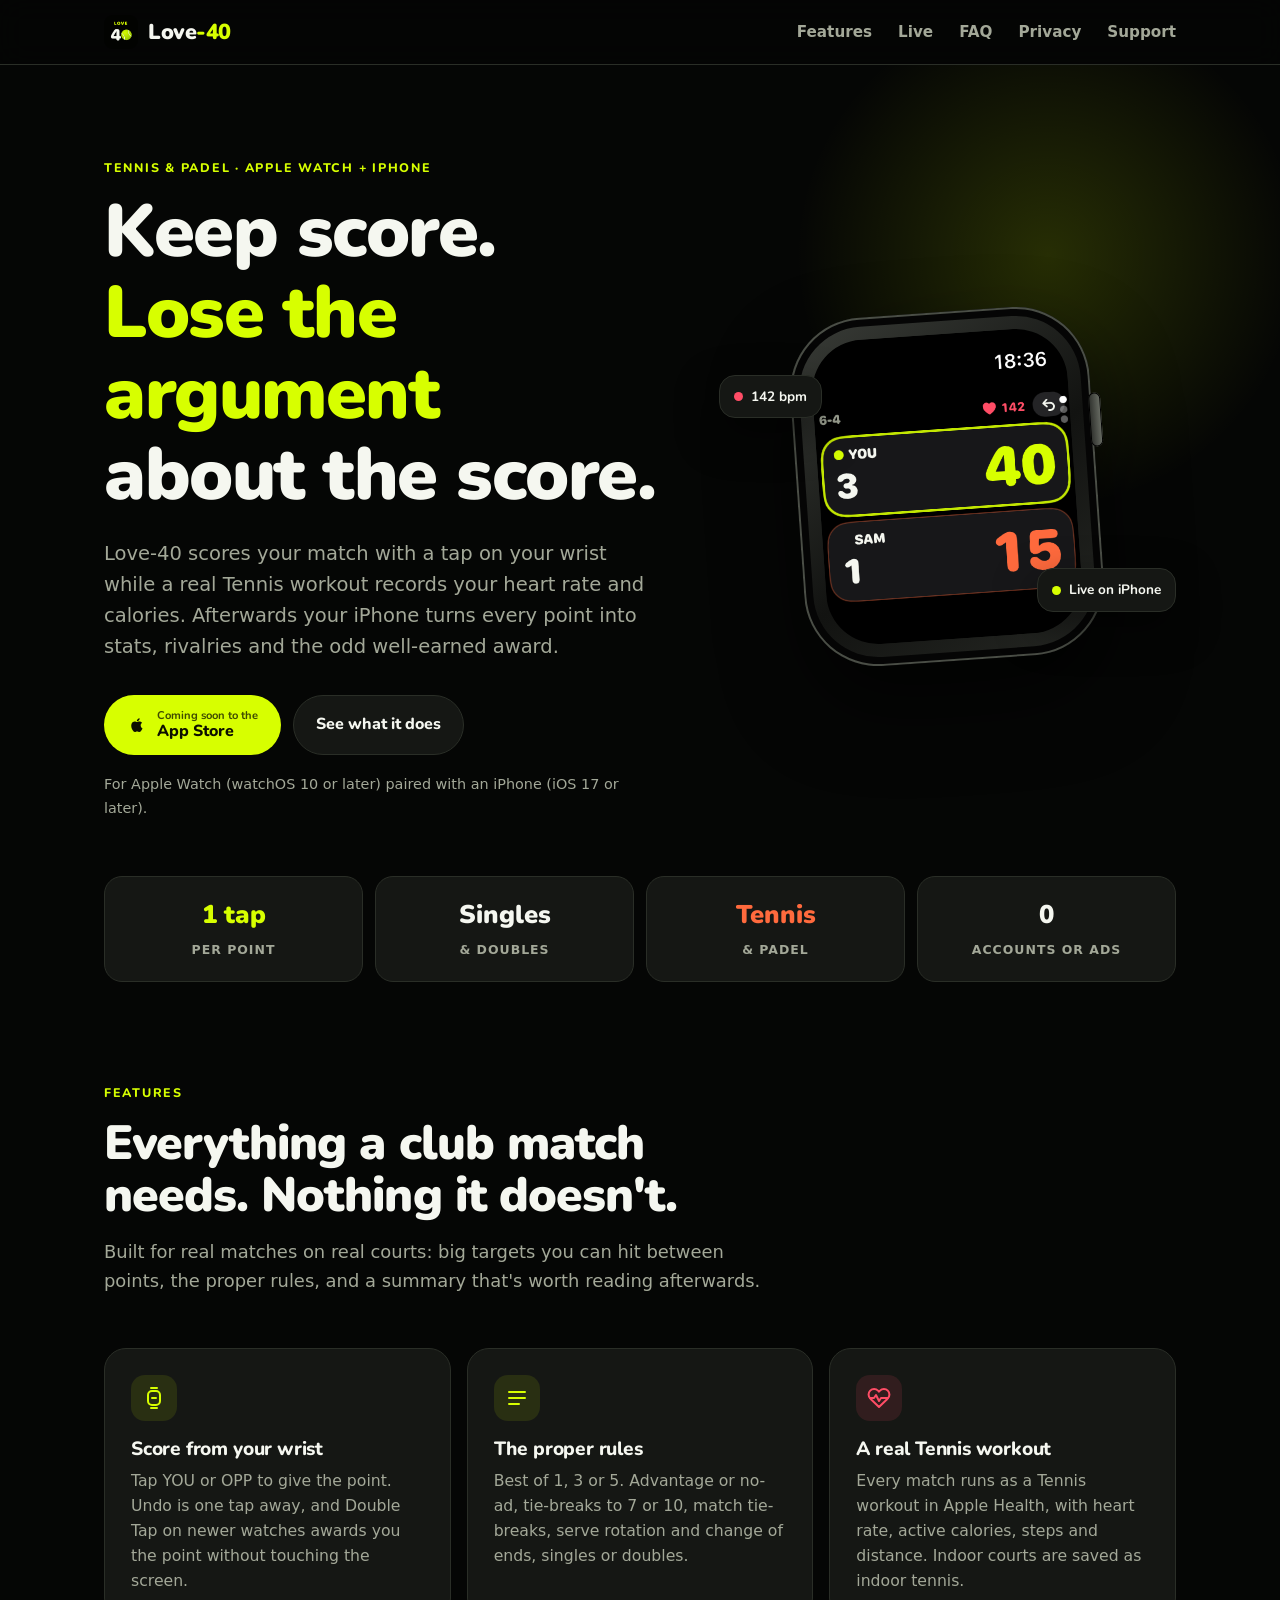
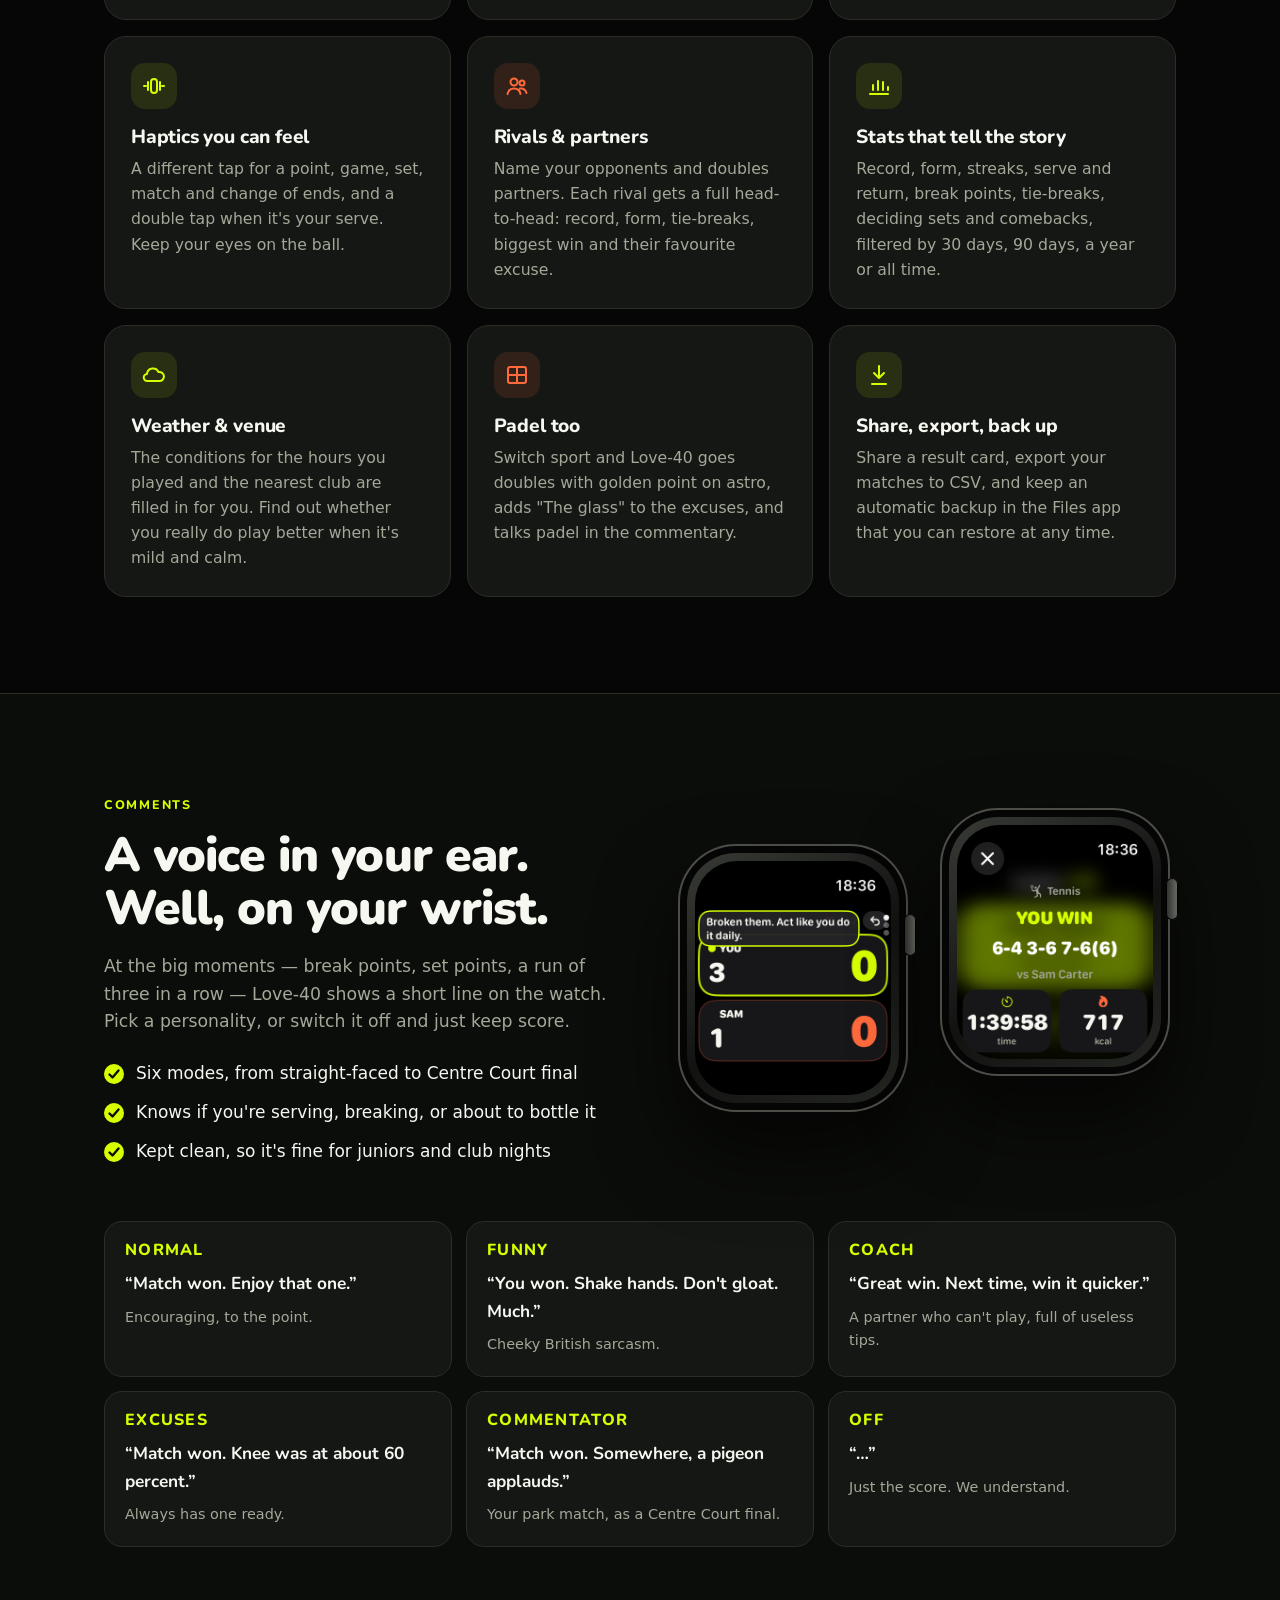
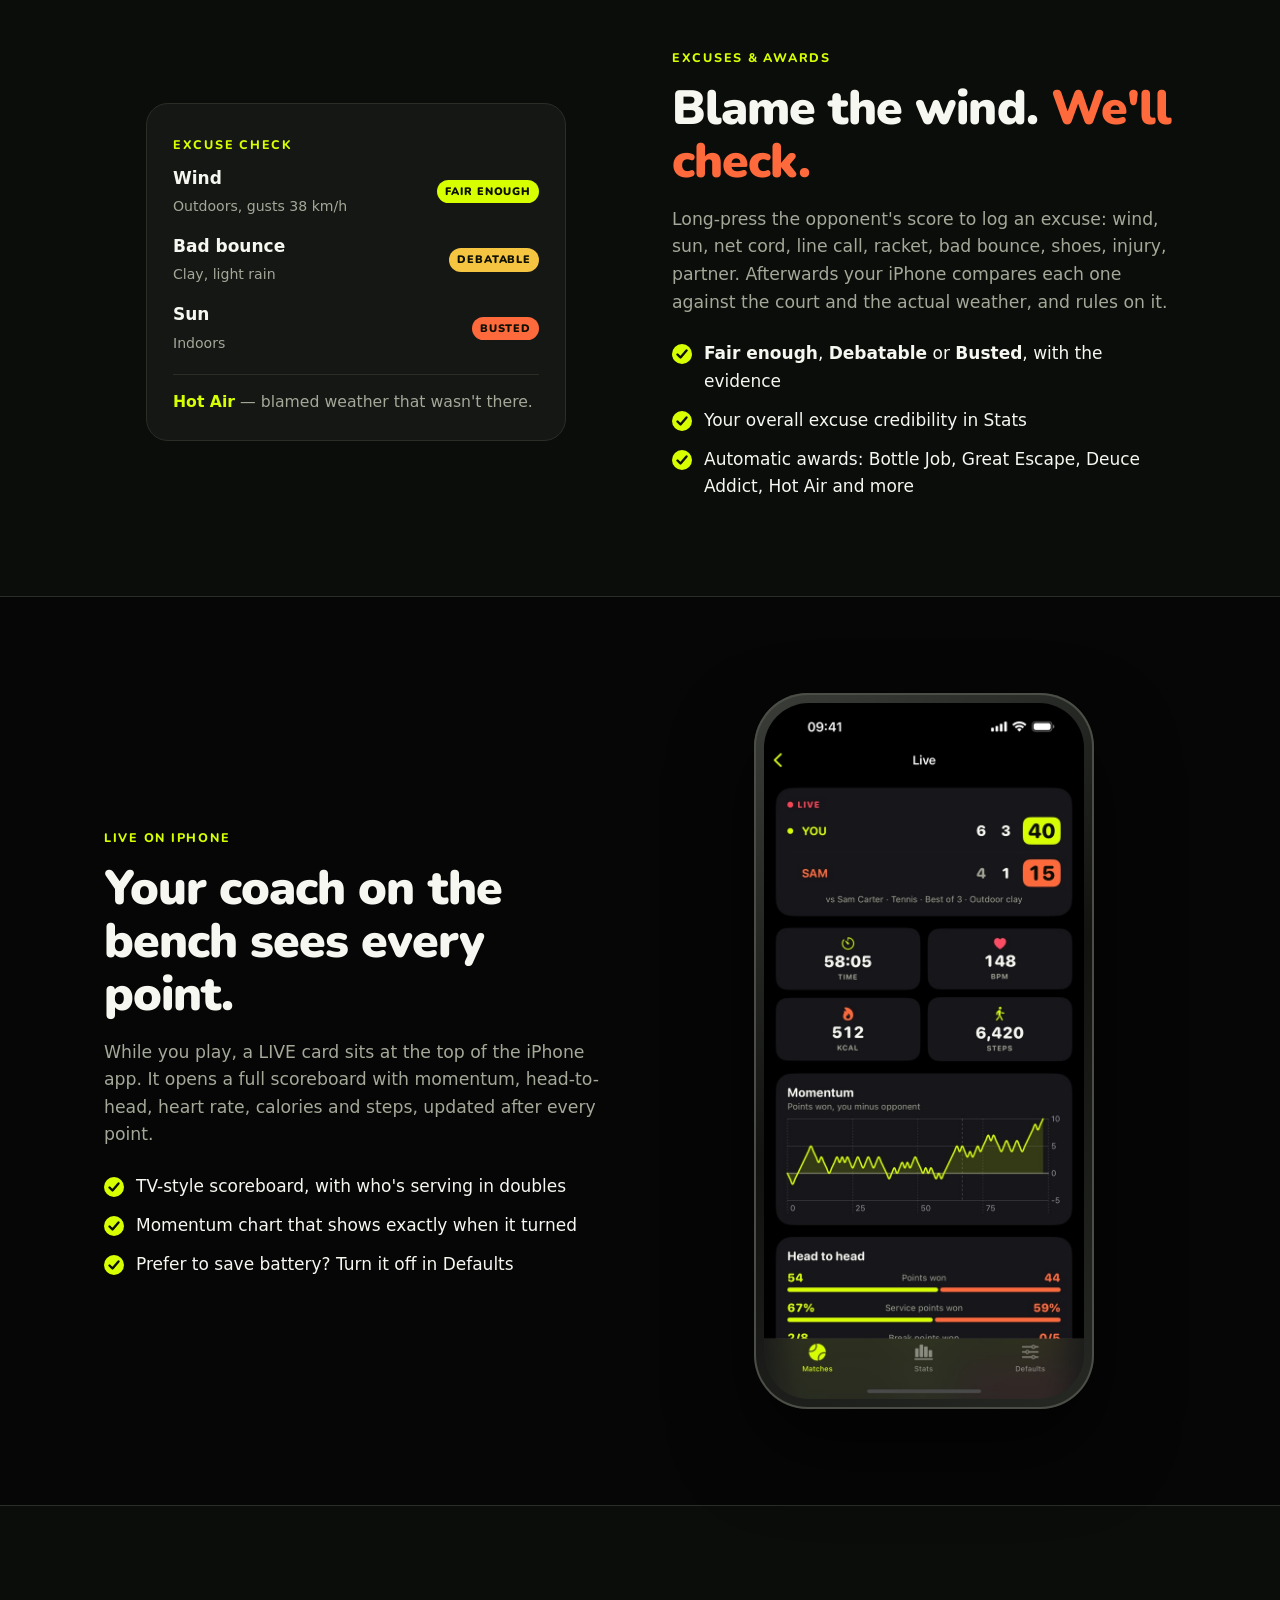
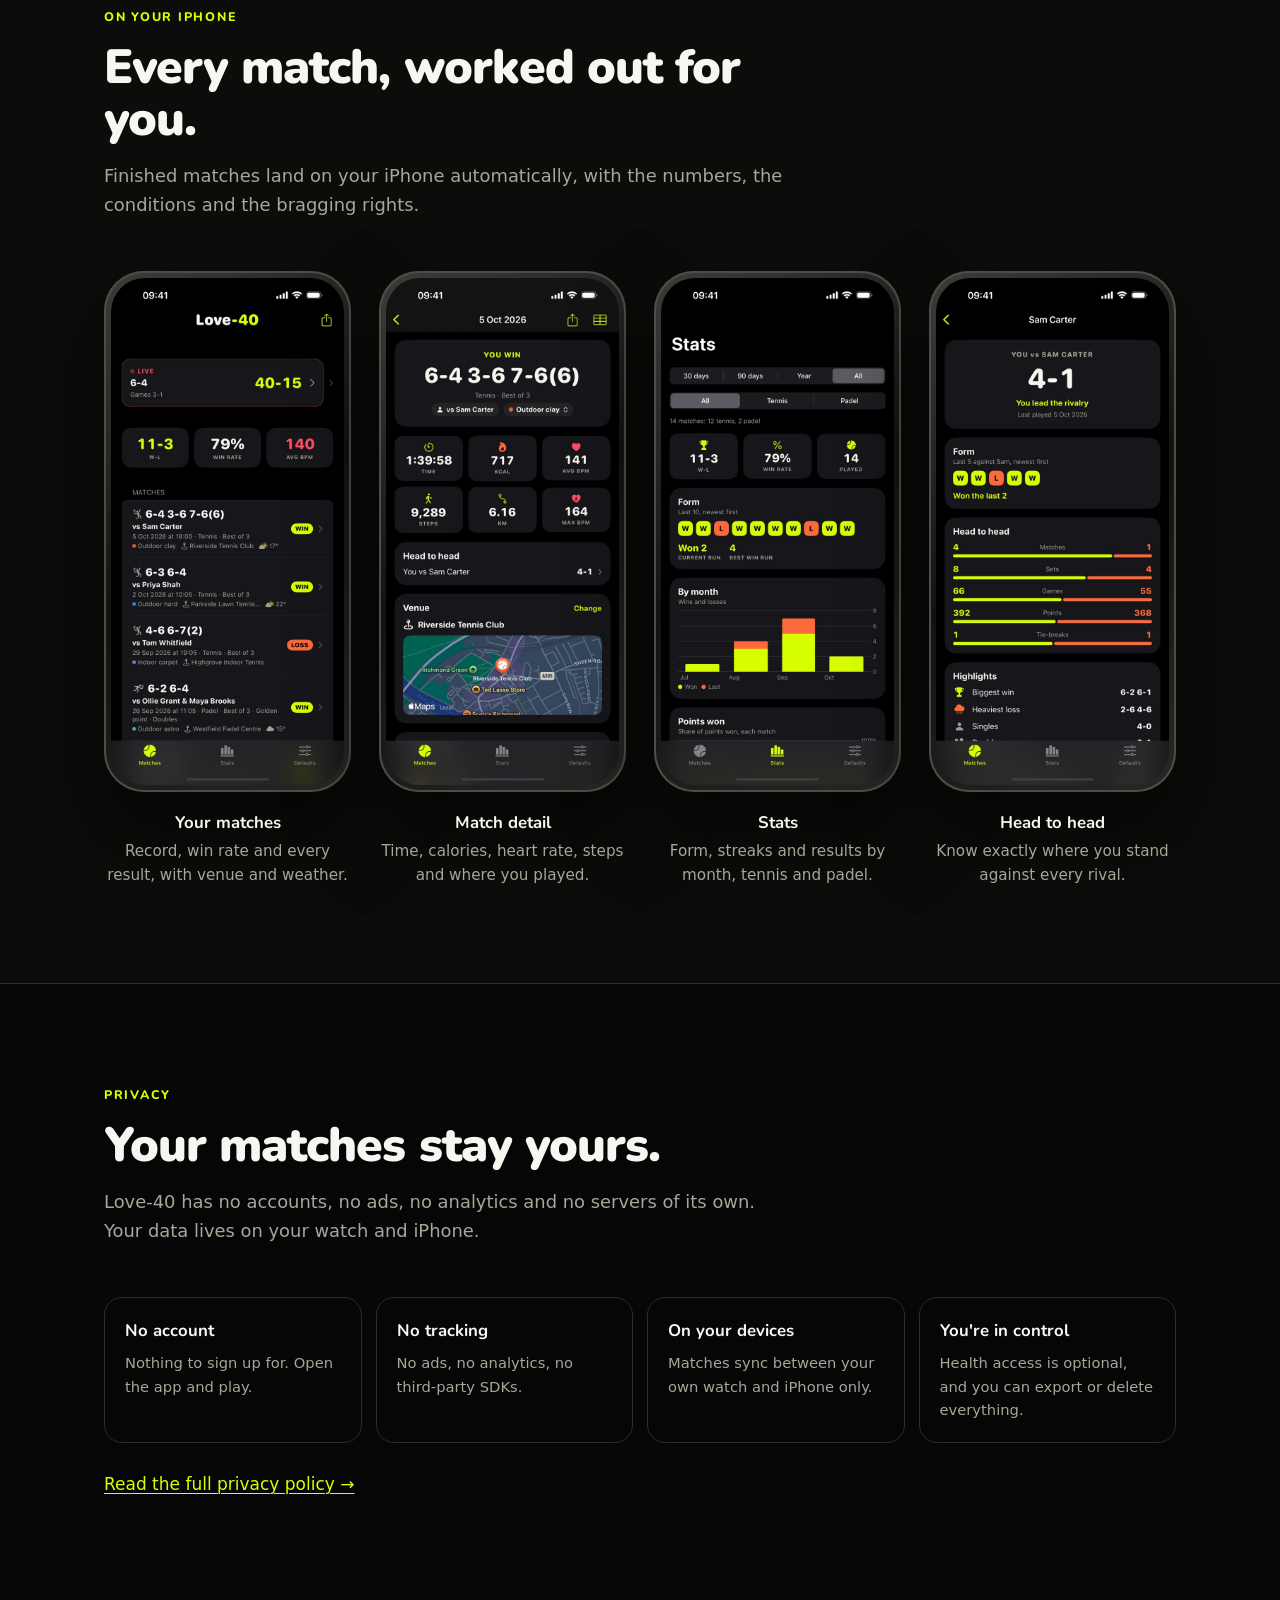
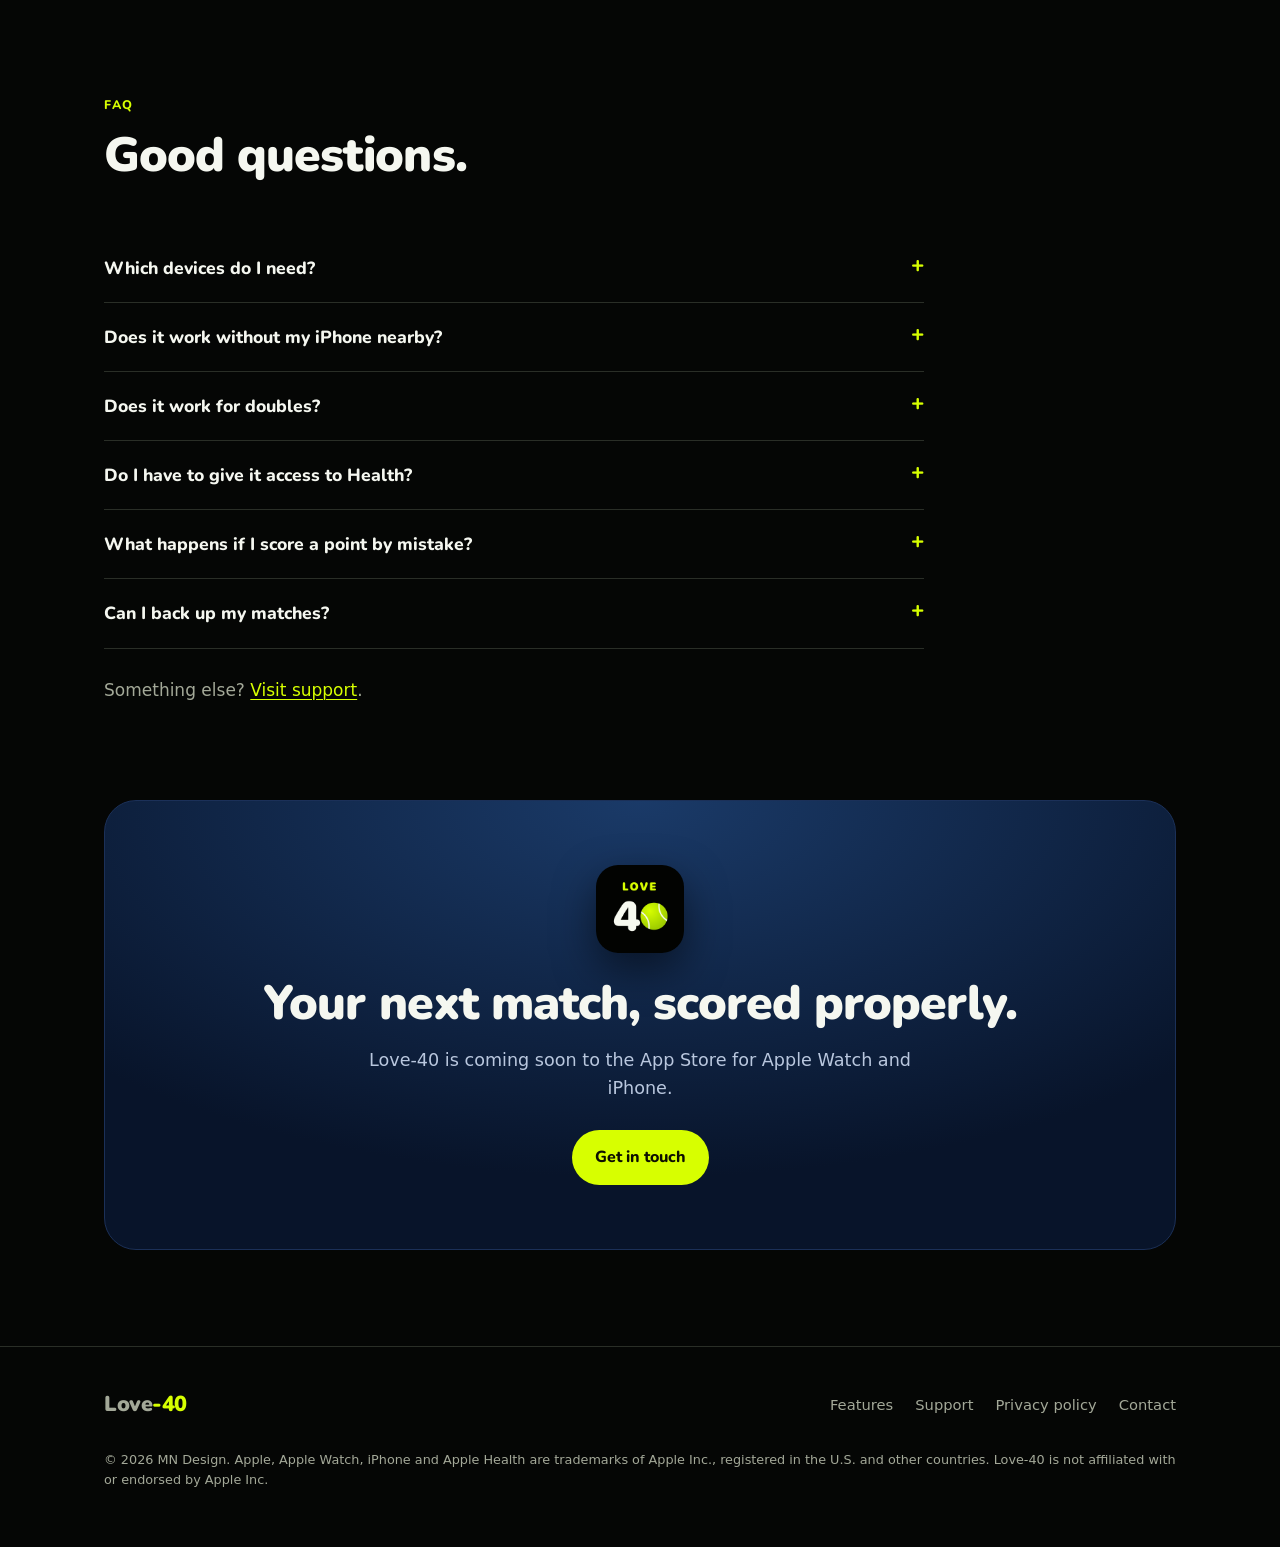
==== commit b794a716: "Use the new App Store screenshots Real watch and iPhone screens from the app's demo mode: new watch " ====
--- a/index.html
+++ b/index.html
@@ -54,7 +54,7 @@
       </div>
       <div class="hero-visual">
         <div class="watch">
-          <img src="assets/img/watch-score.png" alt="Love-40 on Apple Watch: you lead 40–15 in the first set, one game all" width="416" height="496">
+          <img src="assets/img/watch-score.png" alt="Love-40 on Apple Watch: one set up, 3–1 in the second, 40–15 on serve, heart rate 142" width="416" height="496">
         </div>
         <div class="chip hr"><span class="dot" style="background:var(--heart)"></span>142 bpm</div>
         <div class="chip live"><span class="dot" style="background:var(--lime)"></span>Live on iPhone</div>
@@ -145,8 +145,8 @@
           </ul>
         </div>
         <div class="duo">
-          <div class="watch small"><img src="assets/img/watch-comment.png" alt="Watch comment after breaking serve: Broken them. Act like you do it daily." width="416" height="496" loading="lazy"></div>
-          <div class="watch small"><img src="assets/img/watch-change-ends.png" alt="Change ends banner on the watch: Lost serve. Blame the balls." width="416" height="496" loading="lazy"></div>
+          <div class="watch small"><img src="assets/img/watch-comment.png" alt="Watch comment straight after breaking serve: Broken them. Act like you do it daily." width="416" height="496" loading="lazy"></div>
+          <div class="watch small"><img src="assets/img/watch-summary.png" alt="Match summary on the watch: You win 6-4 3-6 7-6 against Sam Carter, 1 hour 39, 717 kcal" width="416" height="496" loading="lazy"></div>
         </div>
       </div>
 
@@ -197,36 +197,30 @@
             <li>Prefer to save battery? Turn it off in Defaults</li>
           </ul>
         </div>
-        <div class="phone" aria-label="Illustration of the live scoreboard on iPhone">
-          <div class="screen">
-            <div class="sb">
-              <div class="sb-top"><span class="live-tag"><i></i>LIVE</span><span class="status">SET POINT</span></div>
-              <div class="sb-row"><span class="serve" style="background:var(--lime)"></span><span class="who lime">YOU</span><span class="sets"><span>6</span><span>5</span></span><span class="pts" style="background:var(--lime)">40</span></div>
-              <div class="sb-row"><span class="serve"></span><span class="who clay">SAM</span><span class="sets"><span class="dim">4</span><span>3</span></span><span class="pts" style="background:var(--clay)">30</span></div>
-              <p class="sb-meta">vs Sam · Best of 3 · Clay, outdoors</p>
-            </div>
-            <div class="tiles">
-              <div class="tile"><b>58:12</b><span>TIME</span></div>
-              <div class="tile"><b style="color:var(--heart)">148</b><span>BPM</span></div>
-              <div class="tile"><b class="clay">512</b><span>KCAL</span></div>
-              <div class="tile"><b class="lime">6.4k</b><span>STEPS</span></div>
-            </div>
-            <div class="spark">
-              <span>Momentum</span>
-              <svg viewBox="0 0 200 56" preserveAspectRatio="none" aria-hidden="true">
-                <line x1="0" y1="28" x2="200" y2="28" stroke="#2a2e27" stroke-width="1"/>
-                <polyline fill="none" stroke="#d7ff00" stroke-width="2.5" stroke-linejoin="round" stroke-linecap="round"
-                  points="0,28 12,24 24,30 36,34 48,38 60,32 72,28 84,22 96,26 108,18 120,20 132,14 144,18 156,12 168,10 180,14 192,8 200,6"/>
-              </svg>
-            </div>
-          </div>
-        </div>
+        <div class="device"><img src="assets/img/phone-live.jpg" alt="Live scoreboard on iPhone: you lead Sam Carter 6-4, 3-1, 40-15, with time, heart rate, calories, steps and a momentum chart" width="660" height="1434" loading="lazy"></div>
+      </div>
+    </div>
+  </section>
+
+  <!-- iPhone gallery -->
+  <section class="alt" aria-labelledby="iphone-title">
+    <div class="wrap">
+      <div class="section-head">
+        <span class="eyebrow">On your iPhone</span>
+        <h2 id="iphone-title">Every match, worked out for you.</h2>
+        <p>Finished matches land on your iPhone automatically, with the numbers, the conditions and the bragging rights.</p>
+      </div>
+      <div class="gallery">
+        <figure><div class="device"><img src="assets/img/phone-matches.jpg" alt="Matches list with the live match on top, an 11-3 record, 79% win rate and recent results" width="660" height="1434" loading="lazy"></div><figcaption><b>Your matches</b>Record, win rate and every result, with venue and weather.</figcaption></figure>
+        <figure><div class="device"><img src="assets/img/phone-detail.jpg" alt="Match detail: 6-4 3-6 7-6 win over Sam Carter with time, calories, heart rate, steps, distance and venue map" width="660" height="1434" loading="lazy"></div><figcaption><b>Match detail</b>Time, calories, heart rate, steps and where you played.</figcaption></figure>
+        <figure><div class="device"><img src="assets/img/phone-stats.jpg" alt="Stats tab: 11-3 record, 79% win rate, form guide and wins by month" width="660" height="1434" loading="lazy"></div><figcaption><b>Stats</b>Form, streaks and results by month, tennis and padel.</figcaption></figure>
+        <figure><div class="device"><img src="assets/img/phone-rival.jpg" alt="Head-to-head against Sam Carter: you lead 4-1, with sets, games, points and tie-breaks compared" width="660" height="1434" loading="lazy"></div><figcaption><b>Head to head</b>Know exactly where you stand against every rival.</figcaption></figure>
       </div>
     </div>
   </section>
 
   <!-- Privacy -->
-  <section class="alt" aria-labelledby="privacy-title">
+  <section aria-labelledby="privacy-title">
     <div class="wrap">
       <div class="section-head">
         <span class="eyebrow">Privacy</span>
--- a/assets/style.css
+++ b/assets/style.css
@@ -194,34 +194,25 @@
 .mode q { display: block; margin-top: 10px; font-family: var(--font-display); font-weight: 700; font-size: 1.08rem; quotes: "“" "”"; }
 .mode p { color: var(--text-dim); font-size: .9rem; margin-top: 8px; }
 
-/* Phone live scoreboard, built in HTML */
-.phone {
-  width: 100%; max-width: 340px; margin: 0 auto; border-radius: 48px; padding: 14px;
-  background: #111; box-shadow: 0 40px 80px rgba(0,0,0,.6), inset 0 0 0 2px #3b3e38;
-}
-.phone .screen { background: #000; border-radius: 36px; padding: 52px 14px 22px; position: relative; overflow: hidden; }
-.phone .screen::before { content: ""; position: absolute; top: 12px; left: 50%; transform: translateX(-50%); width: 96px; height: 28px; background: #111; border-radius: 20px; }
-.sb { background: var(--surface); border-radius: 20px; padding: 14px; }
-.sb-top { display: flex; justify-content: space-between; align-items: center; margin-bottom: 10px; }
-.live-tag { display: flex; align-items: center; gap: 6px; color: var(--heart); font-family: var(--font-display); font-weight: 900; font-size: .72rem; letter-spacing: .1em; }
-.live-tag i { width: 8px; height: 8px; border-radius: 50%; background: var(--heart); animation: pulse 1.6s ease-in-out infinite; }
-@keyframes pulse { 50% { opacity: .3; } }
-@media (prefers-reduced-motion: reduce) { .live-tag i { animation: none; } html { scroll-behavior: auto; } }
-.status { background: var(--lime); color: var(--on-accent); font-family: var(--font-display); font-weight: 900; font-size: .68rem; letter-spacing: .08em; padding: 3px 8px; border-radius: 99px; }
-.sb-row { display: flex; align-items: center; gap: 10px; padding: 7px 0; font-family: var(--font-display); font-weight: 900; }
-.sb-row + .sb-row { border-top: 1px solid var(--surface-raised); }
-.sb-row .serve { width: 7px; height: 7px; border-radius: 50%; }
-.sb-row .who { width: 62px; font-size: .92rem; }
-.sb-row .sets { margin-left: auto; display: flex; gap: 12px; font-variant-numeric: tabular-nums; }
-.sb-row .pts { min-width: 46px; text-align: center; border-radius: 9px; padding: 2px 0; color: var(--on-accent); font-size: 1.25rem; }
-.sb-meta { text-align: center; color: var(--text-dim); font-size: .72rem; margin-top: 8px; }
-.tiles { display: grid; grid-template-columns: 1fr 1fr; gap: 8px; margin-top: 10px; }
-.tile { background: var(--surface); border-radius: 14px; padding: 10px; text-align: center; }
-.tile b { display: block; font-family: var(--font-display); font-weight: 900; font-size: 1.2rem; }
-.tile span { font-size: .62rem; letter-spacing: .08em; color: var(--text-dim); font-weight: 800; }
-.spark { background: var(--surface); border-radius: 14px; padding: 12px; margin-top: 10px; }
-.spark span { font-size: .7rem; color: var(--text-dim); font-weight: 700; }
-.spark svg { width: 100%; height: 56px; margin-top: 6px; }
+/* iPhone screenshots in a simple frame (1320×2868 captures, served at 660 wide) */
+.device {
+  width: 100%; max-width: 340px; margin: 0 auto; padding: 10px; border-radius: 54px;
+  background: linear-gradient(145deg, #3a3d38, #121311 50%, #262824);
+  box-shadow: 0 40px 80px rgba(0,0,0,.6), inset 0 0 0 2px #4a4e46;
+}
+.device img { width: 100%; height: auto; border-radius: 45px; }
+.gallery { display: grid; grid-template-columns: repeat(4, 1fr); gap: 28px; }
+@media (max-width: 960px) { .gallery { grid-template-columns: repeat(2, 1fr); gap: 36px 20px; } }
+.gallery figure { margin: 0; }
+.gallery .device { padding: 7px; border-radius: 40px; }
+.gallery .device img { border-radius: 34px; }
+.gallery figcaption { margin-top: 18px; color: var(--text-dim); font-size: .95rem; text-align: center; }
+.gallery figcaption b { display: block; color: var(--text); font-family: var(--font-display); font-size: 1.05rem; margin-bottom: 2px; }
+@media (max-width: 520px) { .gallery .device { border-radius: 30px; padding: 5px; } .gallery .device img { border-radius: 26px; } .gallery figcaption { font-size: .85rem; } }
+@media (prefers-reduced-motion: reduce) { html { scroll-behavior: auto; } }
+
+/* Verdict pill on the excuse-check card */
+.status { background: var(--lime); color: var(--on-accent); font-family: var(--font-display); font-weight: 900; font-size: .68rem; letter-spacing: .08em; padding: 3px 8px; border-radius: 99px; white-space: nowrap; }
 
 /* Privacy band */
 .privacy-band { display: grid; grid-template-columns: repeat(4, 1fr); gap: 14px; }
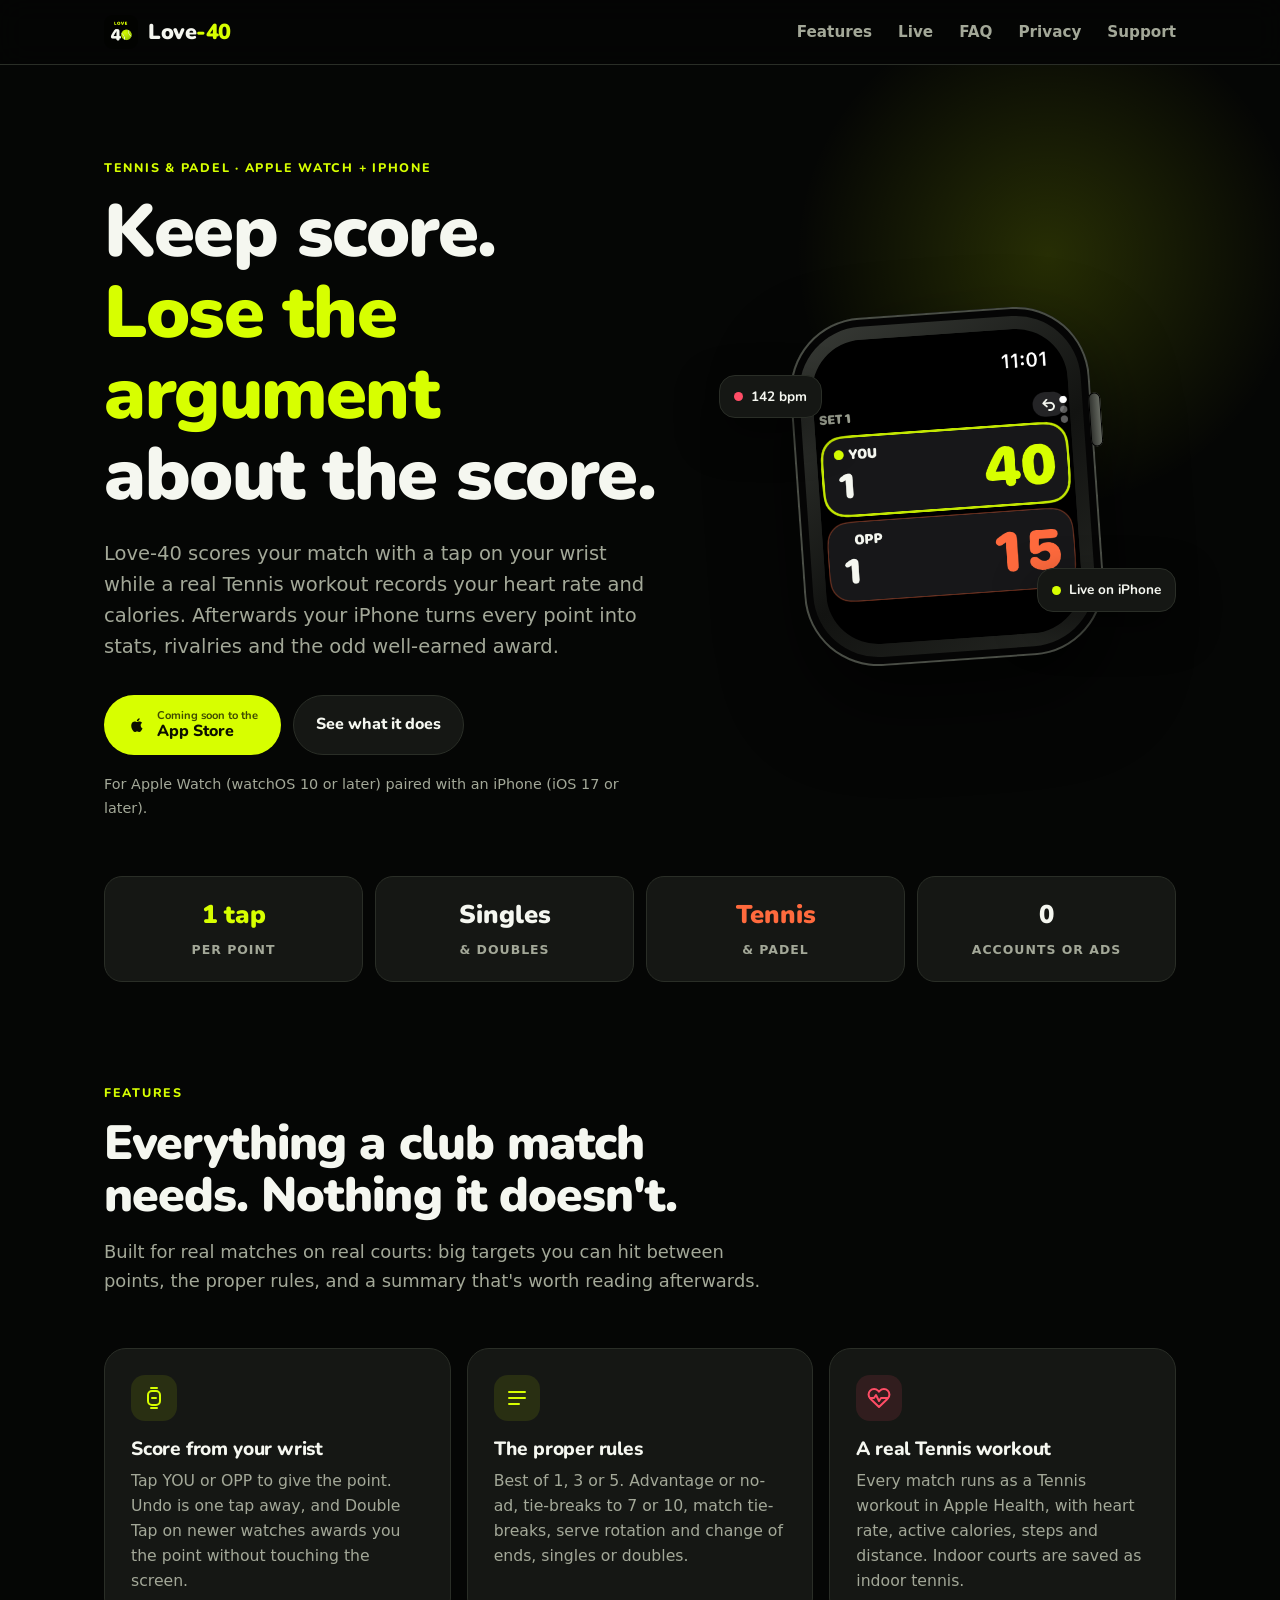
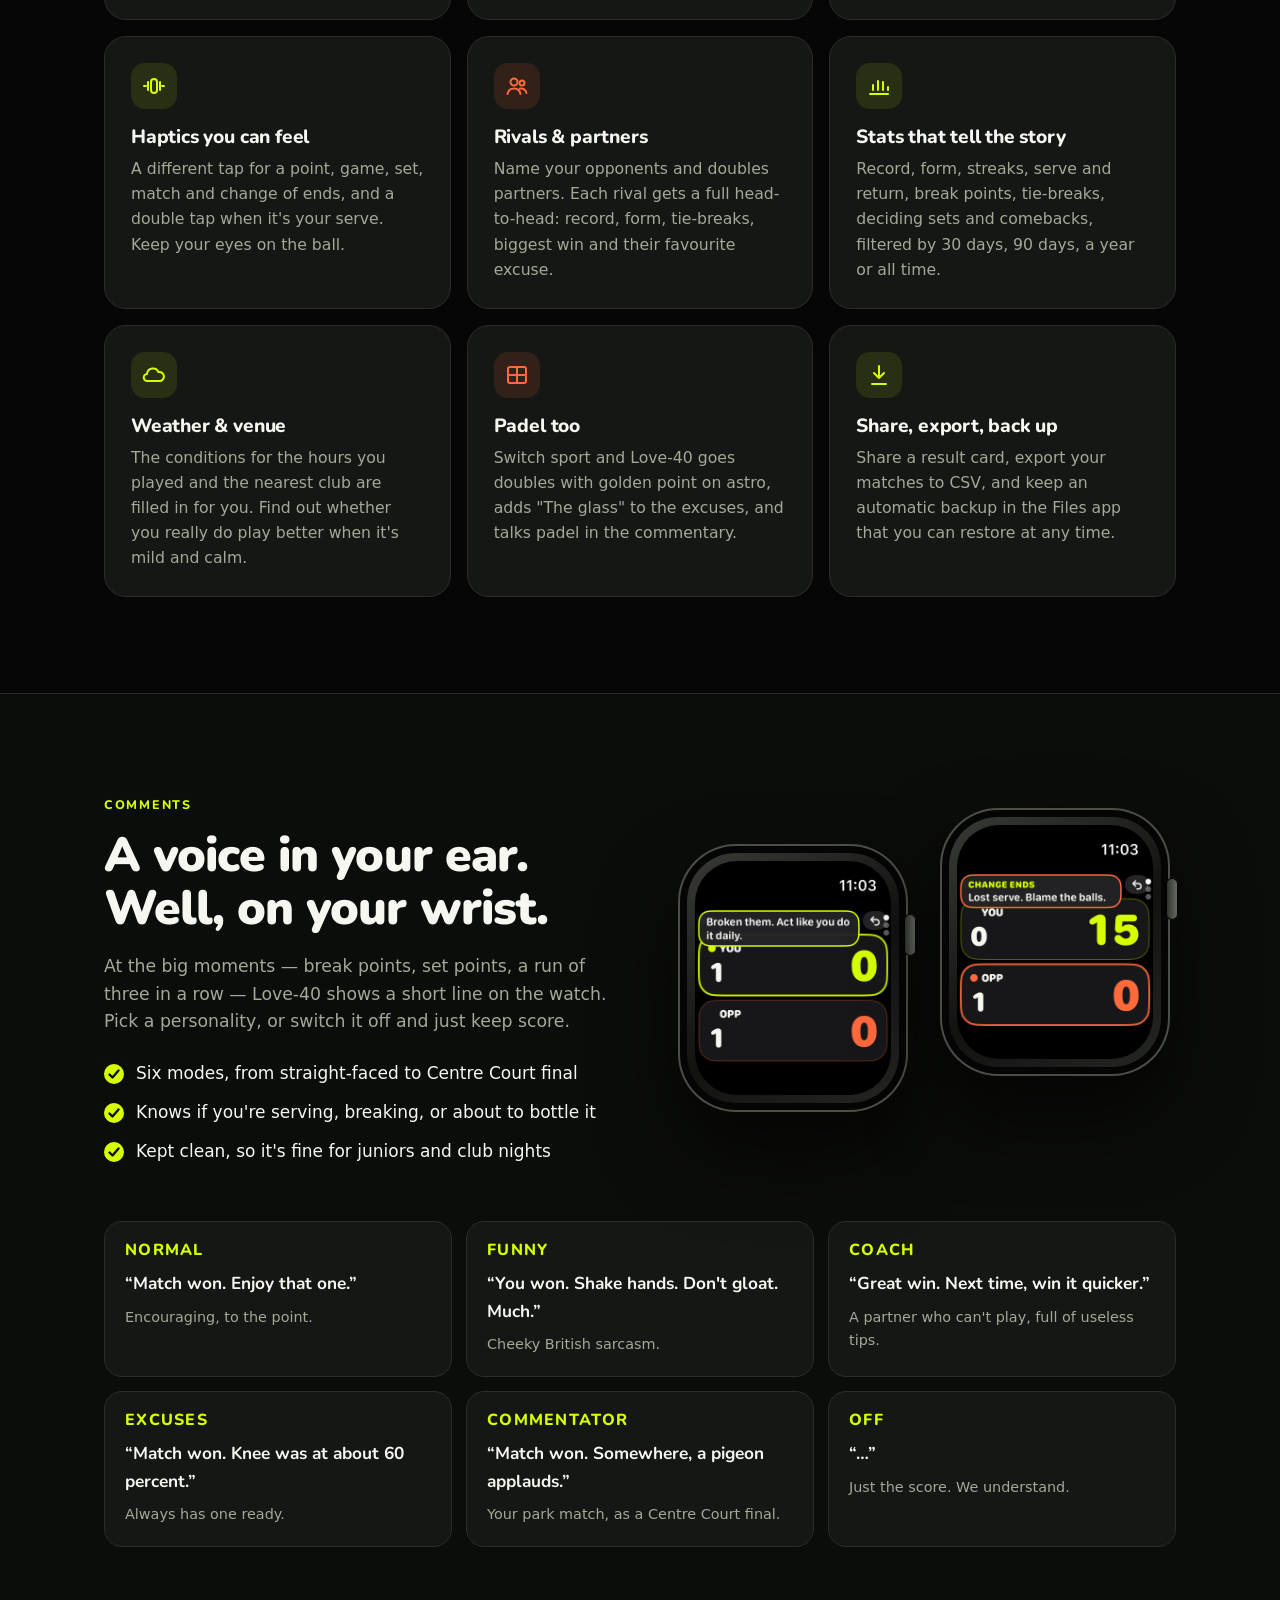
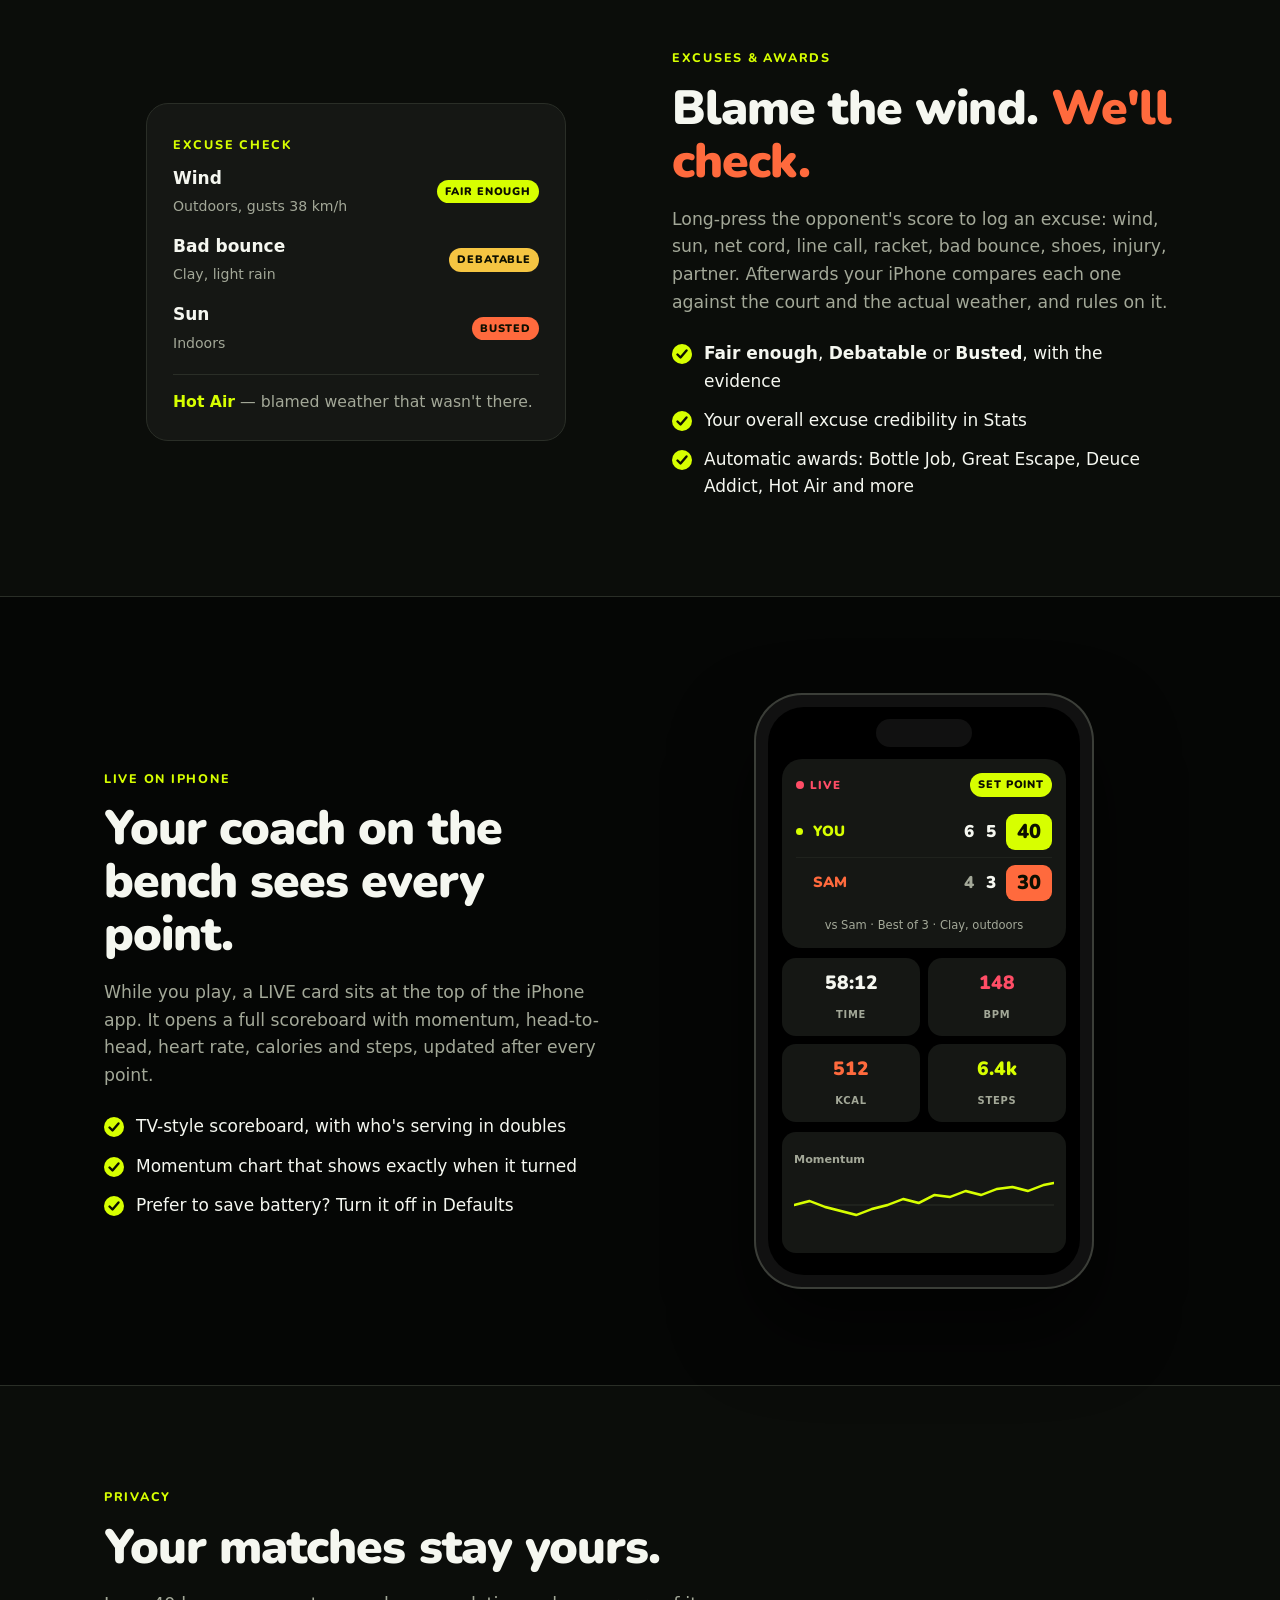
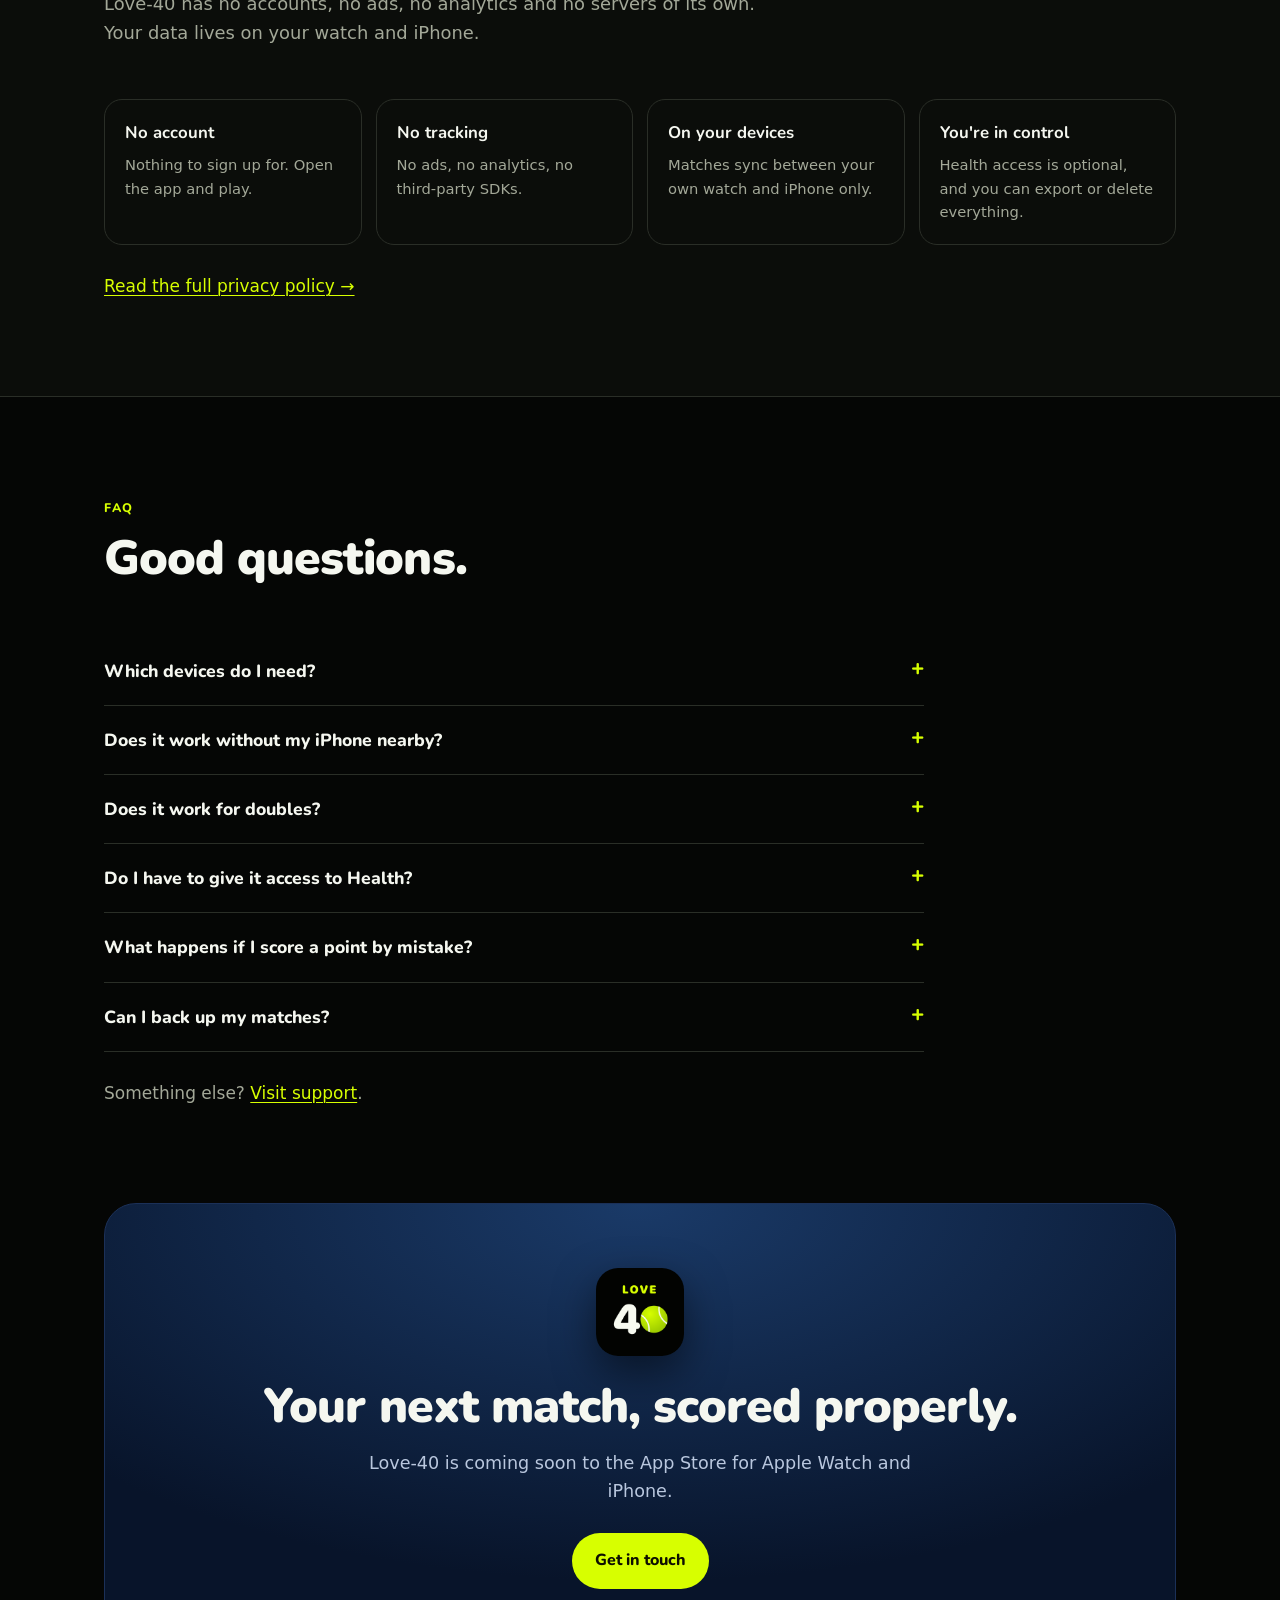
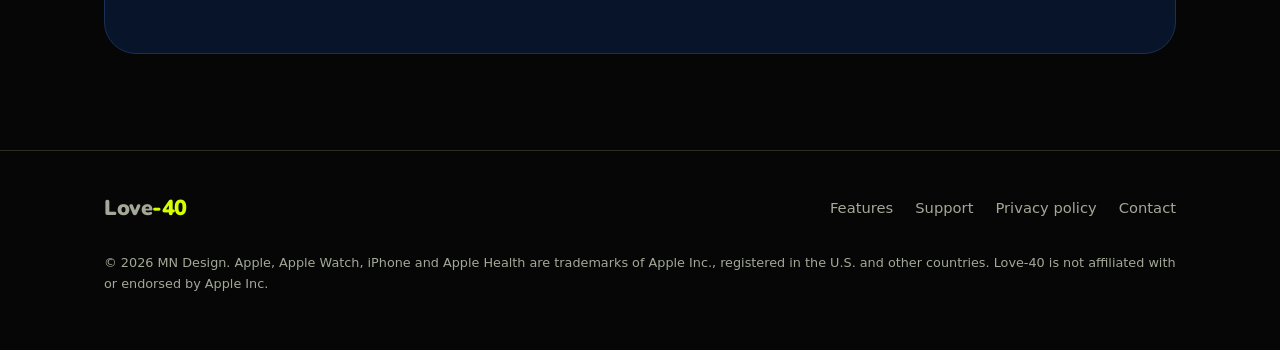
==== commit 5012f1b3: "Go back to the original website design Reverts the screenshot update (b794a71, 3b6faa3).  Co-Authore" ====
--- a/index.html
+++ b/index.html
@@ -54,7 +54,7 @@
       </div>
       <div class="hero-visual">
         <div class="watch">
-          <img src="assets/img/watch-score.png" alt="Love-40 on Apple Watch: one set up, 3–1 in the second, 40–15 on serve, heart rate 142" width="416" height="496">
+          <img src="assets/img/watch-score.png" alt="Love-40 on Apple Watch: you lead 40–15 in the first set, one game all" width="416" height="496">
         </div>
         <div class="chip hr"><span class="dot" style="background:var(--heart)"></span>142 bpm</div>
         <div class="chip live"><span class="dot" style="background:var(--lime)"></span>Live on iPhone</div>
@@ -145,8 +145,8 @@
           </ul>
         </div>
         <div class="duo">
-          <div class="watch small"><img src="assets/img/watch-comment.png" alt="Watch comment straight after breaking serve: Broken them. Act like you do it daily." width="416" height="496" loading="lazy"></div>
-          <div class="watch small"><img src="assets/img/watch-summary.png" alt="Match summary on the watch: You win 6-4 3-6 7-6 against Sam Carter, 1 hour 39, 717 kcal" width="416" height="496" loading="lazy"></div>
+          <div class="watch small"><img src="assets/img/watch-comment.png" alt="Watch comment after breaking serve: Broken them. Act like you do it daily." width="416" height="496" loading="lazy"></div>
+          <div class="watch small"><img src="assets/img/watch-change-ends.png" alt="Change ends banner on the watch: Lost serve. Blame the balls." width="416" height="496" loading="lazy"></div>
         </div>
       </div>
 
@@ -197,30 +197,36 @@
             <li>Prefer to save battery? Turn it off in Defaults</li>
           </ul>
         </div>
-        <div class="device"><img src="assets/img/phone-live.jpg" alt="Live scoreboard on iPhone: you lead Sam Carter 6-4, 3-1, 40-15, with time, heart rate, calories, steps and a momentum chart" width="660" height="1434" loading="lazy"></div>
-      </div>
-    </div>
-  </section>
-
-  <!-- iPhone gallery -->
-  <section class="alt" aria-labelledby="iphone-title">
-    <div class="wrap">
-      <div class="section-head">
-        <span class="eyebrow">On your iPhone</span>
-        <h2 id="iphone-title">Every match, worked out for you.</h2>
-        <p>Finished matches land on your iPhone automatically, with the numbers, the conditions and the bragging rights.</p>
-      </div>
-      <div class="gallery">
-        <figure><div class="device"><img src="assets/img/phone-matches.jpg" alt="Matches list with the live match on top, an 11-3 record, 79% win rate and recent results" width="660" height="1434" loading="lazy"></div><figcaption><b>Your matches</b>Record, win rate and every result, with venue and weather.</figcaption></figure>
-        <figure><div class="device"><img src="assets/img/phone-detail.jpg" alt="Match detail: 6-4 3-6 7-6 win over Sam Carter with time, calories, heart rate, steps, distance and venue map" width="660" height="1434" loading="lazy"></div><figcaption><b>Match detail</b>Time, calories, heart rate, steps and where you played.</figcaption></figure>
-        <figure><div class="device"><img src="assets/img/phone-stats.jpg" alt="Stats tab: 11-3 record, 79% win rate, form guide and wins by month" width="660" height="1434" loading="lazy"></div><figcaption><b>Stats</b>Form, streaks and results by month, tennis and padel.</figcaption></figure>
-        <figure><div class="device"><img src="assets/img/phone-rival.jpg" alt="Head-to-head against Sam Carter: you lead 4-1, with sets, games, points and tie-breaks compared" width="660" height="1434" loading="lazy"></div><figcaption><b>Head to head</b>Know exactly where you stand against every rival.</figcaption></figure>
+        <div class="phone" aria-label="Illustration of the live scoreboard on iPhone">
+          <div class="screen">
+            <div class="sb">
+              <div class="sb-top"><span class="live-tag"><i></i>LIVE</span><span class="status">SET POINT</span></div>
+              <div class="sb-row"><span class="serve" style="background:var(--lime)"></span><span class="who lime">YOU</span><span class="sets"><span>6</span><span>5</span></span><span class="pts" style="background:var(--lime)">40</span></div>
+              <div class="sb-row"><span class="serve"></span><span class="who clay">SAM</span><span class="sets"><span class="dim">4</span><span>3</span></span><span class="pts" style="background:var(--clay)">30</span></div>
+              <p class="sb-meta">vs Sam · Best of 3 · Clay, outdoors</p>
+            </div>
+            <div class="tiles">
+              <div class="tile"><b>58:12</b><span>TIME</span></div>
+              <div class="tile"><b style="color:var(--heart)">148</b><span>BPM</span></div>
+              <div class="tile"><b class="clay">512</b><span>KCAL</span></div>
+              <div class="tile"><b class="lime">6.4k</b><span>STEPS</span></div>
+            </div>
+            <div class="spark">
+              <span>Momentum</span>
+              <svg viewBox="0 0 200 56" preserveAspectRatio="none" aria-hidden="true">
+                <line x1="0" y1="28" x2="200" y2="28" stroke="#2a2e27" stroke-width="1"/>
+                <polyline fill="none" stroke="#d7ff00" stroke-width="2.5" stroke-linejoin="round" stroke-linecap="round"
+                  points="0,28 12,24 24,30 36,34 48,38 60,32 72,28 84,22 96,26 108,18 120,20 132,14 144,18 156,12 168,10 180,14 192,8 200,6"/>
+              </svg>
+            </div>
+          </div>
+        </div>
       </div>
     </div>
   </section>
 
   <!-- Privacy -->
-  <section aria-labelledby="privacy-title">
+  <section class="alt" aria-labelledby="privacy-title">
     <div class="wrap">
       <div class="section-head">
         <span class="eyebrow">Privacy</span>
--- a/assets/style.css
+++ b/assets/style.css
@@ -194,25 +194,34 @@
 .mode q { display: block; margin-top: 10px; font-family: var(--font-display); font-weight: 700; font-size: 1.08rem; quotes: "“" "”"; }
 .mode p { color: var(--text-dim); font-size: .9rem; margin-top: 8px; }
 
-/* iPhone screenshots in a simple frame (1320×2868 captures, served at 660 wide) */
-.device {
-  width: 100%; max-width: 340px; margin: 0 auto; padding: 10px; border-radius: 54px;
-  background: linear-gradient(145deg, #3a3d38, #121311 50%, #262824);
-  box-shadow: 0 40px 80px rgba(0,0,0,.6), inset 0 0 0 2px #4a4e46;
-}
-.device img { width: 100%; height: auto; border-radius: 45px; }
-.gallery { display: grid; grid-template-columns: repeat(4, 1fr); gap: 28px; }
-@media (max-width: 960px) { .gallery { grid-template-columns: repeat(2, 1fr); gap: 36px 20px; } }
-.gallery figure { margin: 0; }
-.gallery .device { padding: 7px; border-radius: 40px; }
-.gallery .device img { border-radius: 34px; }
-.gallery figcaption { margin-top: 18px; color: var(--text-dim); font-size: .95rem; text-align: center; }
-.gallery figcaption b { display: block; color: var(--text); font-family: var(--font-display); font-size: 1.05rem; margin-bottom: 2px; }
-@media (max-width: 520px) { .gallery .device { border-radius: 30px; padding: 5px; } .gallery .device img { border-radius: 26px; } .gallery figcaption { font-size: .85rem; } }
-@media (prefers-reduced-motion: reduce) { html { scroll-behavior: auto; } }
-
-/* Verdict pill on the excuse-check card */
-.status { background: var(--lime); color: var(--on-accent); font-family: var(--font-display); font-weight: 900; font-size: .68rem; letter-spacing: .08em; padding: 3px 8px; border-radius: 99px; white-space: nowrap; }
+/* Phone live scoreboard, built in HTML */
+.phone {
+  width: 100%; max-width: 340px; margin: 0 auto; border-radius: 48px; padding: 14px;
+  background: #111; box-shadow: 0 40px 80px rgba(0,0,0,.6), inset 0 0 0 2px #3b3e38;
+}
+.phone .screen { background: #000; border-radius: 36px; padding: 52px 14px 22px; position: relative; overflow: hidden; }
+.phone .screen::before { content: ""; position: absolute; top: 12px; left: 50%; transform: translateX(-50%); width: 96px; height: 28px; background: #111; border-radius: 20px; }
+.sb { background: var(--surface); border-radius: 20px; padding: 14px; }
+.sb-top { display: flex; justify-content: space-between; align-items: center; margin-bottom: 10px; }
+.live-tag { display: flex; align-items: center; gap: 6px; color: var(--heart); font-family: var(--font-display); font-weight: 900; font-size: .72rem; letter-spacing: .1em; }
+.live-tag i { width: 8px; height: 8px; border-radius: 50%; background: var(--heart); animation: pulse 1.6s ease-in-out infinite; }
+@keyframes pulse { 50% { opacity: .3; } }
+@media (prefers-reduced-motion: reduce) { .live-tag i { animation: none; } html { scroll-behavior: auto; } }
+.status { background: var(--lime); color: var(--on-accent); font-family: var(--font-display); font-weight: 900; font-size: .68rem; letter-spacing: .08em; padding: 3px 8px; border-radius: 99px; }
+.sb-row { display: flex; align-items: center; gap: 10px; padding: 7px 0; font-family: var(--font-display); font-weight: 900; }
+.sb-row + .sb-row { border-top: 1px solid var(--surface-raised); }
+.sb-row .serve { width: 7px; height: 7px; border-radius: 50%; }
+.sb-row .who { width: 62px; font-size: .92rem; }
+.sb-row .sets { margin-left: auto; display: flex; gap: 12px; font-variant-numeric: tabular-nums; }
+.sb-row .pts { min-width: 46px; text-align: center; border-radius: 9px; padding: 2px 0; color: var(--on-accent); font-size: 1.25rem; }
+.sb-meta { text-align: center; color: var(--text-dim); font-size: .72rem; margin-top: 8px; }
+.tiles { display: grid; grid-template-columns: 1fr 1fr; gap: 8px; margin-top: 10px; }
+.tile { background: var(--surface); border-radius: 14px; padding: 10px; text-align: center; }
+.tile b { display: block; font-family: var(--font-display); font-weight: 900; font-size: 1.2rem; }
+.tile span { font-size: .62rem; letter-spacing: .08em; color: var(--text-dim); font-weight: 800; }
+.spark { background: var(--surface); border-radius: 14px; padding: 12px; margin-top: 10px; }
+.spark span { font-size: .7rem; color: var(--text-dim); font-weight: 700; }
+.spark svg { width: 100%; height: 56px; margin-top: 6px; }
 
 /* Privacy band */
 .privacy-band { display: grid; grid-template-columns: repeat(4, 1fr); gap: 14px; }
